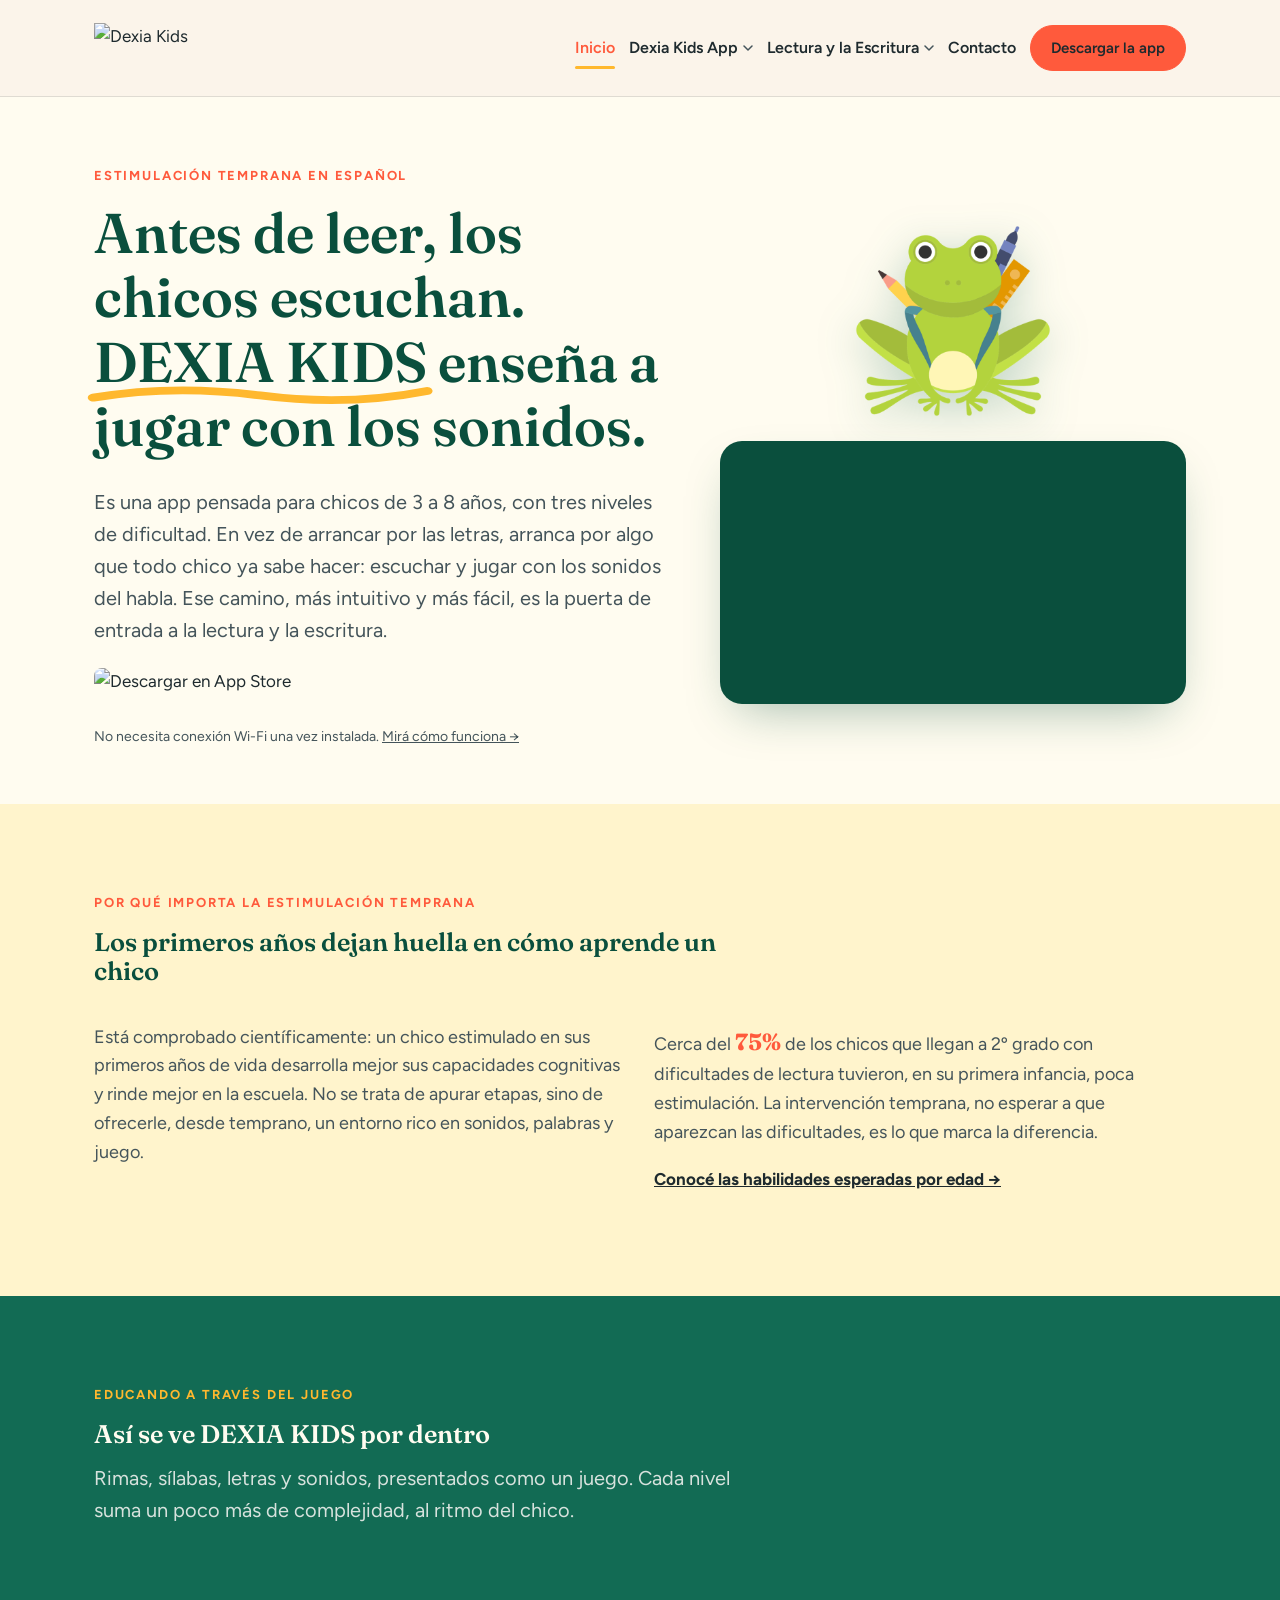
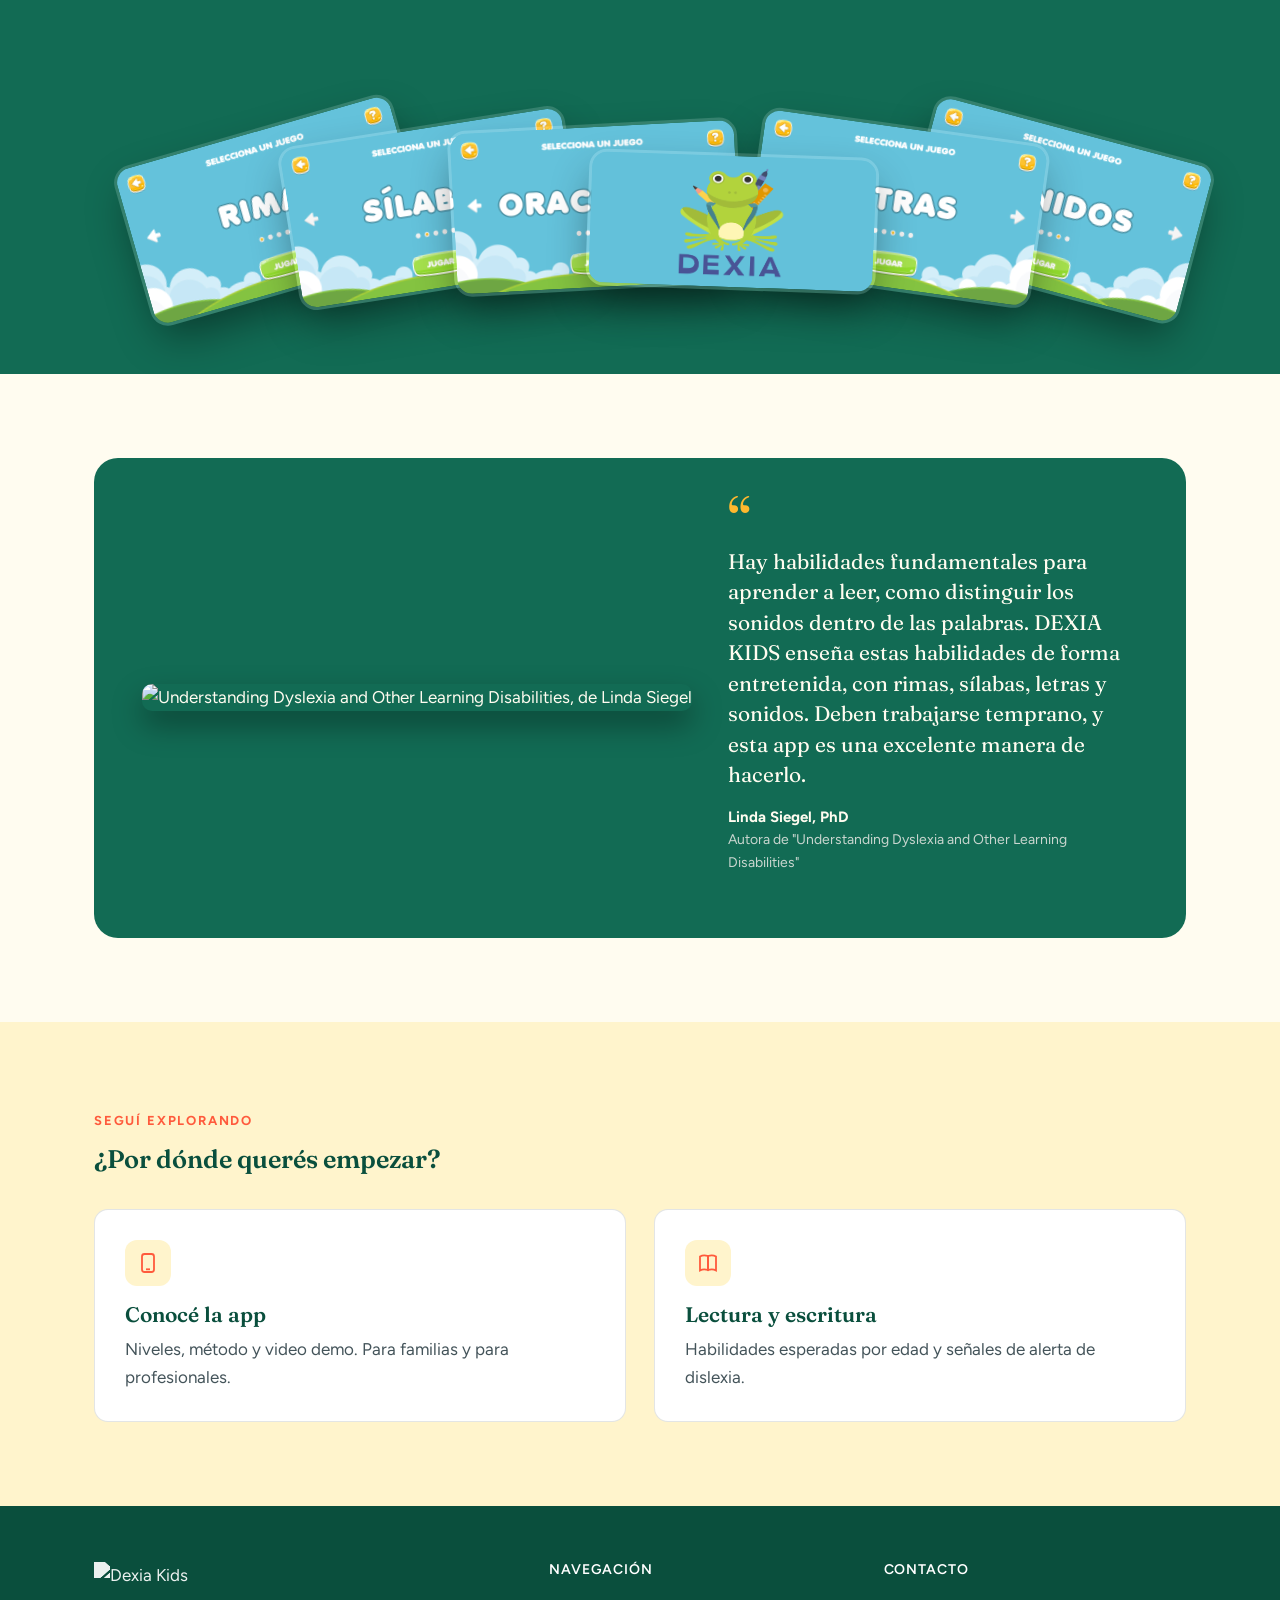
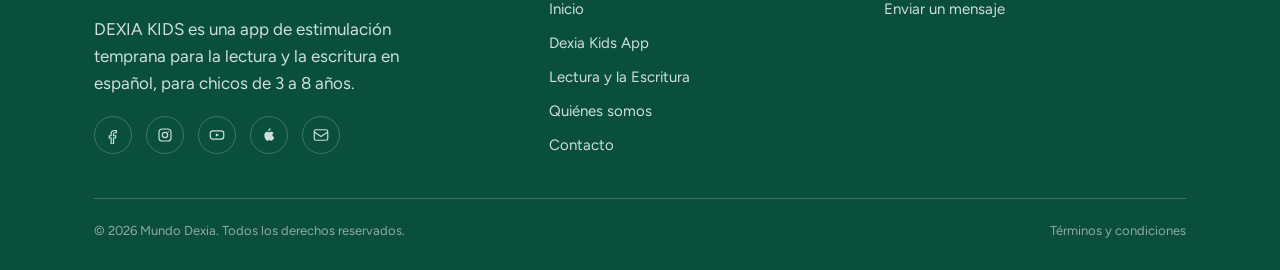
==== index.html @ 9c41247c "Add files via upload" ====
<!doctype html>
<html lang="es">
<head>
<meta charset="UTF-8">
<link rel="icon" type="image/png" href="img/favicon-rana.png">
<meta name="viewport" content="width=device-width, initial-scale=1">
<title>DEXIA KIDS, Estimulación temprana para leer y escribir en español</title>
<meta name="description" content="DEXIA KIDS es una app de estimulación temprana para chicos de 3 a 8 años. Enseña a leer y escribir en español a partir de los sonidos.">
<link rel="preconnect" href="https://fonts.googleapis.com">
<link rel="preconnect" href="https://fonts.gstatic.com" crossorigin>
<link href="https://fonts.googleapis.com/css2?family=Fraunces:opsz,wght@9..144,500;9..144,600;9..144,700&family=Figtree:wght@400;500;600;700;800&display=swap" rel="stylesheet">
<style>
/* ==========================================================================
   DEXIA KIDS — Sistema de diseño
   Concepto: "de los sonidos a las letras" — pizarra + tiza.
   Paneles oscuros tipo pizarra como puntuación del relato, sobre un fondo
   papel cálido. Tipografía serial editorial para títulos (lectura/escritura
   como tema), sans humanista para el cuerpo.
   ========================================================================== */

:root{
  /* color */
  --ink:        #1E2A2E;   /* texto principal */
  --ink-soft:   #44545A;   /* texto secundario */
  --paper:      #FFFCF0;   /* fondo cálido */
  --paper-alt:  #FFF4CC;   /* fondo cálido, paneles claros */
  --pizarra:    #126B54;   /* panel oscuro tipo pizarra */
  --pizarra-2:  #0A4F3D;   /* pizarra, variante más oscura */
  --tiza-amarilla: #FFB82E; /* acento primario */
  --tiza-coral:    #FF5A3C; /* acento secundario */
  --tiza-celeste:  #1FC4AE; /* acento terciario, eco de la pizarra */
  --linea:      rgba(30,42,46,0.12);
  --linea-clara: rgba(251,244,234,0.22);

  /* tipografia */
  --font-display: "Fraunces", "Iowan Old Style", Georgia, serif;
  --font-body: "Figtree", "Inter", -apple-system, BlinkMacSystemFont, "Segoe UI", sans-serif;

  /* layout */
  --maxw: 1140px;
  --radius: 14px;
  --radius-sm: 8px;
  --shadow: 0 18px 40px -22px rgba(22,48,45,0.35);
}

@font-face{font-family:"Fraunces";font-style:normal;font-weight:600;font-display:swap;src:local("Fraunces");}

*{box-sizing:border-box;}
html{scroll-behavior:smooth;}
body{
  margin:0;
  background:var(--paper);
  color:var(--ink);
  font-family:var(--font-body);
  font-size:17px;
  line-height:1.6;
  -webkit-font-smoothing:antialiased;
}
img{max-width:100%;display:block;}
a{color:inherit;text-decoration:none;}
ul{margin:0;padding:0;}
h1,h2,h3,h4{font-family:var(--font-display);margin:0 0 .5em;line-height:1.15;color:var(--pizarra-2);font-weight:600;}
p{margin:0 0 1.1em;}
:focus-visible{outline:3px solid var(--tiza-coral);outline-offset:3px;border-radius:4px;}

@media (prefers-reduced-motion: reduce){
  *{animation-duration:0.001ms !important;animation-iteration-count:1 !important;transition-duration:0.001ms !important;scroll-behavior:auto !important;}
}

.wrap{max-width:var(--maxw);margin:0 auto;padding:0 24px;}
.section{padding:84px 0;}
.section--tight{padding:56px 0;}
.section--pizarra{background:var(--pizarra);color:#F4EEE2;}
.section--pizarra h1,.section--pizarra h2,.section--pizarra h3{color:#FFFCF0;}
.section--alt{background:var(--paper-alt);}

.eyebrow{
  display:inline-flex;align-items:center;gap:8px;
  font-size:13px;letter-spacing:.14em;text-transform:uppercase;
  color:var(--tiza-coral);font-weight:700;margin-bottom:14px;
}
.section--pizarra .eyebrow{color:var(--tiza-amarilla);}

.lede{font-size:20px;color:var(--ink-soft);max-width:640px;}
.section--pizarra .lede{color:#D7E2DD;}

/* ---------- chalk underline (signature) ---------- */
.chalk{position:relative;display:inline-block;}
.chalk svg{
  position:absolute;left:-2%;right:-2%;bottom:-0.18em;width:104%;height:0.4em;
  overflow:visible;
}
.chalk svg path{
  fill:none;stroke:var(--tiza-amarilla);stroke-width:7;stroke-linecap:round;
  stroke-dasharray:340;stroke-dashoffset:340;
  animation:draw 1.1s 0.15s ease-out forwards;
}
.section--pizarra .chalk svg path{stroke:var(--tiza-amarilla);}
@keyframes draw{to{stroke-dashoffset:0;}}

/* ---------- header / nav ---------- */
.site-header{
  position:sticky;top:0;z-index:50;
  background:rgba(251,244,234,0.92);
  backdrop-filter:blur(8px);
  border-bottom:1px solid var(--linea);
}
.site-header .wrap{display:flex;align-items:center;justify-content:space-between;height:96px;}
.brand{display:flex;align-items:center;gap:12px;}
.brand img{height:50px;width:auto;}
.brand-tagline{display:none;}
@media (min-width:1350px){
  .brand-tagline{
    display:block;font-size:12px;letter-spacing:.06em;text-transform:uppercase;
    color:var(--ink-soft);border-left:1px solid var(--linea);padding-left:14px;line-height:1.35;
  }
}

.nav{display:flex;align-items:center;gap:14px;}
.nav a{font-weight:600;font-size:16px;color:var(--ink);position:relative;padding:6px 0;}
.nav a:not(.btn).active,.nav a:not(.btn):hover{color:var(--tiza-coral);}
.nav a:not(.btn).active::after{
  content:"";position:absolute;left:0;right:0;bottom:-2px;height:3px;border-radius:3px;background:var(--tiza-amarilla);
}
.nav-cta{
  display:flex;gap:10px;align-items:center;
}

.nav-toggle{display:none;background:none;border:0;padding:8px;cursor:pointer;}
.nav-toggle svg{display:block;width:26px;height:26px;color:var(--pizarra-2);}

.nav-btn{padding:10px 20px !important;font-size:15px !important;white-space:nowrap;}
@media (max-width:880px){
  .nav{
    position:fixed;inset:84px 0 0 0;background:var(--paper);
    flex-direction:column;align-items:flex-start;gap:0;padding:16px 24px 28px;
    transform:translateY(-12px);opacity:0;pointer-events:none;transition:opacity .2s ease,transform .2s ease;
    border-top:1px solid var(--linea);
  }
  .nav.is-open{opacity:1;pointer-events:auto;transform:translateY(0);}
  .nav a{width:100%;padding:14px 0;border-bottom:1px solid var(--linea);}
  .nav .nav-btn{margin-top:16px;align-self:flex-start;}
  .nav-toggle{display:inline-flex;}
}

/* ---------- buttons / store badges ---------- */
.btn{
  display:inline-flex;align-items:center;gap:8px;
  padding:13px 22px;border-radius:999px;font-weight:700;font-size:15px;
  background:var(--pizarra);color:#FFFCF0;border:1px solid var(--pizarra);
  transition:transform .15s ease, box-shadow .15s ease;
}
.btn:hover{transform:translateY(-2px);box-shadow:var(--shadow);}
.btn--ghost{background:transparent;color:var(--pizarra);border-color:var(--pizarra);}
.section--pizarra .btn--ghost{color:#FFFCF0;border-color:rgba(251,244,234,0.5);}
.btn--coral{background:var(--tiza-coral);border-color:var(--tiza-coral);}

.store-row{display:flex;flex-wrap:wrap;gap:14px;align-items:center;margin-top:22px;}
.store-badge img{height:48px;border-radius:8px;}
.store-badge{transition:transform .15s ease;}
.store-badge:hover{transform:translateY(-2px);}

/* ---------- hero ---------- */
.hero{padding:64px 0 40px;}
.hero .wrap{display:grid;grid-template-columns:1.1fr .9fr;gap:56px;align-items:center;}
@media (max-width:880px){.hero .wrap{grid-template-columns:1fr;gap:36px;}}
.hero h1{font-size:clamp(34px,4.6vw,56px);}
.hero-art{position:relative;}
.hero-art .wave{position:absolute;inset:auto -10% -10% -10%;opacity:.5;}

.stat-inline{
  display:inline-flex;align-items:baseline;gap:6px;font-family:var(--font-display);
  color:var(--tiza-coral);font-weight:700;font-size:1.3em;
}

/* ---------- screenshot strip ---------- */
.shot-strip{
  display:flex;gap:18px;overflow-x:auto;padding:6px 4px 18px;scrollbar-width:thin;
}
.shot-strip img{
  height:200px;width:auto;border-radius:18px;flex:0 0 auto;box-shadow:var(--shadow);
  border:6px solid #fff;
}

/* ---------- quote / pizarra panel ---------- */
.quote-panel{
  background:var(--pizarra);color:#FFFCF0;border-radius:24px;
  padding:48px;display:grid;grid-template-columns:auto 1fr;gap:36px;align-items:center;
}
@media (max-width:760px){.quote-panel{grid-template-columns:1fr;text-align:left;padding:32px;}}
.quote-panel img{border-radius:10px;box-shadow:0 14px 30px rgba(0,0,0,.35);}
.quote-mark{font-family:var(--font-display);font-size:64px;color:var(--tiza-amarilla);line-height:0.5;display:block;margin-bottom:8px;}
.quote-panel blockquote{font-family:var(--font-display);font-size:21px;margin:0 0 16px;line-height:1.45;}
.quote-cite{font-size:14px;color:#C9D6CF;}
.quote-cite strong{color:#FFFCF0;display:block;font-size:15px;}

/* ---------- cards / grid ---------- */
.grid{display:grid;gap:28px;}
.grid--2{grid-template-columns:repeat(2,1fr);}
.grid--3{grid-template-columns:repeat(3,1fr);}
@media (max-width:880px){.grid--2,.grid--3{grid-template-columns:1fr;}}

.card{
  background:#fff;border-radius:var(--radius);padding:30px;border:1px solid var(--linea);
}
.card h3{font-size:21px;}
.card .icon{
  width:46px;height:46px;border-radius:12px;background:var(--paper-alt);
  display:flex;align-items:center;justify-content:center;margin-bottom:16px;color:var(--tiza-coral);
}
.card .icon svg{width:24px;height:24px;}

/* ---------- sponsor logos ---------- */
.sponsors{
  display:flex;flex-wrap:wrap;gap:28px;align-items:center;justify-content:flex-start;
  padding:28px 0 6px;
}
.sponsors img{
  height:56px;width:auto;max-width:160px;object-fit:contain;
  filter:grayscale(15%);opacity:.92;
}

/* ---------- tabs (Padres / Profesionales) ---------- */
.tabs{display:flex;gap:10px;border-bottom:1px solid var(--linea);margin-bottom:32px;flex-wrap:wrap;}
.tab-btn{
  font-family:var(--font-body);font-weight:700;font-size:15px;padding:12px 4px;
  background:none;border:none;cursor:pointer;color:var(--ink-soft);position:relative;
  border-bottom:3px solid transparent;margin-bottom:-1px;
}
.tab-btn.active{color:var(--pizarra-2);border-color:var(--tiza-amarilla);}
.tab-panel{display:none;}
.tab-panel.active{display:block;animation:fade .35s ease;}
@keyframes fade{from{opacity:0;transform:translateY(4px);}to{opacity:1;transform:none;}}

/* ---------- accordion (habilidades por edad) ---------- */
.accordion-item{border-bottom:1px solid var(--linea);}
.accordion-head{
  width:100%;display:flex;align-items:center;justify-content:space-between;gap:16px;
  background:none;border:none;text-align:left;cursor:pointer;padding:22px 4px;
  font-family:var(--font-display);font-size:19px;color:var(--pizarra-2);font-weight:600;
}
.accordion-head .age-range{
  font-family:var(--font-body);font-size:13px;color:var(--tiza-coral);font-weight:700;
  letter-spacing:.04em;text-transform:uppercase;display:block;margin-bottom:3px;
}
.accordion-icon{flex:0 0 auto;width:22px;height:22px;color:var(--ink-soft);transition:transform .2s ease;}
.accordion-item[open] .accordion-icon{transform:rotate(45deg);}
.accordion-body{padding:0 4px 26px;color:var(--ink-soft);}
.accordion-body ul{padding-left:1.4em;list-style:disc;margin:6px 0;}
.accordion-body li{padding:5px 0;color:var(--ink-soft);line-height:1.55;}
.accordion-body li::marker{color:var(--tiza-celeste);font-size:1.1em;}
.accordion-item > summary{list-style:none;}
.accordion-item > summary::-webkit-details-marker{display:none;}

/* ---------- checklist (signos) ---------- */
.checklist{display:grid;gap:14px;}
.checklist li{
  display:flex;gap:14px;align-items:flex-start;background:#fff;border:1px solid var(--linea);
  border-radius:var(--radius-sm);padding:16px 18px;
}
.checklist li svg{flex:0 0 auto;width:22px;height:22px;color:var(--tiza-coral);margin-top:2px;}

/* ---------- team ---------- */
.team-card{display:flex;gap:20px;align-items:flex-start;}
.team-card .role{
  flex:0 0 auto;width:56px;height:56px;border-radius:50%;background:var(--pizarra);
  color:var(--tiza-amarilla);display:flex;align-items:center;justify-content:center;
  font-family:var(--font-display);font-size:20px;font-weight:700;
}

/* ---------- contact ---------- */
.contact-grid{display:grid;grid-template-columns:1fr 1fr;gap:48px;}
@media (max-width:880px){.contact-grid{grid-template-columns:1fr;}}
.field{margin-bottom:18px;}
.field label{display:block;font-weight:700;font-size:14px;margin-bottom:6px;}
.field input,.field textarea{
  width:100%;padding:13px 14px;border-radius:var(--radius-sm);border:1px solid var(--linea);
  font-family:var(--font-body);font-size:15px;background:#fff;color:var(--ink);
}
.field input:focus,.field textarea:focus{border-color:var(--tiza-celeste);}
.contact-note{font-size:14px;color:var(--ink-soft);margin-top:10px;}

/* ---------- wave divider ---------- */
.wave-divider{display:block;width:100%;height:46px;margin-top:-1px;}

/* ---------- footer ---------- */
.site-footer{background:var(--pizarra-2);color:#CFE0D9;padding:56px 0 28px;}
.site-footer a:hover{color:#fff;}
.footer-grid{display:grid;grid-template-columns:1.4fr 1fr 1fr;gap:32px;margin-bottom:36px;}
@media (max-width:760px){.footer-grid{grid-template-columns:1fr;gap:28px;}}
.footer-grid h4{color:#fff;font-family:var(--font-body);font-size:14px;letter-spacing:.06em;text-transform:uppercase;margin-bottom:14px;}
.footer-grid ul{list-style:none;padding-left:0;margin:0;}
.footer-grid li{padding:5px 0;font-size:15px;}
.social-row{display:flex;gap:14px;margin-top:18px;}
.social-row a{
  width:38px;height:38px;border-radius:50%;border:1px solid var(--linea-clara);
  display:flex;align-items:center;justify-content:center;
}
.social-row svg{width:18px;height:18px;}
.footer-bottom{
  border-top:1px solid var(--linea-clara);padding-top:22px;font-size:13px;color:#92A8A0;
  display:flex;justify-content:space-between;flex-wrap:wrap;gap:10px;
}

/* ---------- legal page ---------- */
.legal h2{margin-top:1.6em;font-size:22px;}
.legal p,.legal li{color:var(--ink-soft);}

/* ---------- hero illustration: sonido -> letras ---------- */
.hero-art-card{background:var(--paper-alt);border-radius:28px;padding:40px 32px;border:1px solid var(--linea);}
.soundwave{display:flex;align-items:flex-end;gap:7px;height:90px;margin-bottom:34px;}
.soundwave span{flex:1;border-radius:6px;background:var(--tiza-celeste);animation:bounce 1.6s ease-in-out infinite;}
.soundwave span:nth-child(odd){background:var(--pizarra);}
.soundwave span:nth-child(1){height:30%;animation-delay:0s}
.soundwave span:nth-child(2){height:60%;animation-delay:.1s}
.soundwave span:nth-child(3){height:90%;animation-delay:.2s}
.soundwave span:nth-child(4){height:45%;animation-delay:.3s}
.soundwave span:nth-child(5){height:100%;animation-delay:.4s}
.soundwave span:nth-child(6){height:55%;animation-delay:.5s}
.soundwave span:nth-child(7){height:75%;animation-delay:.6s}
.soundwave span:nth-child(8){height:35%;animation-delay:.7s}
.soundwave span:nth-child(9){height:65%;animation-delay:.8s}
@keyframes bounce{0%,100%{transform:scaleY(.85);}50%{transform:scaleY(1.15);}}

.letter-blocks{display:flex;gap:16px;justify-content:center;}
.letter-blocks span{
  width:64px;height:64px;border-radius:16px;display:flex;align-items:center;justify-content:center;
  font-family:var(--font-display);font-size:30px;font-weight:700;color:#FFFCF0;box-shadow:var(--shadow);
}
.letter-blocks span:nth-child(1){background:var(--pizarra);transform:rotate(-6deg);}
.letter-blocks span:nth-child(2){background:var(--tiza-coral);transform:rotate(4deg);}
.letter-blocks span:nth-child(3){background:var(--tiza-celeste);color:var(--pizarra-2);transform:rotate(-3deg);}
.hero-art-caption{text-align:center;font-size:13px;color:var(--ink-soft);margin-top:22px;letter-spacing:.03em;}

/* ---------- video embed ---------- */
.video-frame{position:relative;padding-top:56.25%;border-radius:20px;overflow:hidden;box-shadow:var(--shadow);background:var(--pizarra-2);}
.video-frame iframe{position:absolute;inset:0;width:100%;height:100%;border:0;}

/* ---------- utility ---------- */
.center{text-align:center;}
.mt-0{margin-top:0;}
.kicker-divider{height:1px;background:var(--linea);margin:8px 0 40px;}

/* ---------- dropdown nav ---------- */
.nav-item{position:relative;}
.nav-item > a{
  display:inline-flex;align-items:center;gap:5px;
  font-weight:600;font-size:16px;color:var(--ink);padding:6px 0;position:relative;
}
.nav-item > a.active{color:var(--tiza-coral);}
.nav-item > a.active::after{
  content:"";position:absolute;left:0;right:0;bottom:-2px;height:3px;border-radius:3px;background:var(--tiza-amarilla);
}
.caret{width:10px;height:6px;flex:0 0 auto;transition:transform .2s ease;color:var(--ink-soft);}
.nav-item:hover .caret,.nav-item.is-open .caret{transform:rotate(180deg);}

.dropdown{
  position:absolute;top:100%;left:-16px;padding-top:12px;
  background:#fff;border-radius:var(--radius-sm);
  box-shadow:0 12px 32px -8px rgba(22,48,45,.25);
  border:1px solid var(--linea);
  padding:6px 0;min-width:220px;
  opacity:0;pointer-events:none;
  transform:translateY(6px);
  transition:opacity .18s ease,transform .18s ease;
  z-index:200;
}
.nav-item:hover .dropdown,.nav-item.is-open .dropdown{
  opacity:1;pointer-events:auto;transform:translateY(0);
}
.dropdown a{
  display:block;padding:11px 20px;font-size:14px;font-weight:600;
  color:var(--ink-soft);border:none !important;width:auto !important;
}
.dropdown a:hover{background:var(--paper-alt);color:var(--tiza-coral);}
.dropdown a:active{color:var(--tiza-coral);}

/* mobile: dropdown inline */
@media(max-width:880px){
  .nav-item{width:100%;}
  .nav-item > a{width:100%;justify-content:space-between;padding:14px 0;border-bottom:1px solid var(--linea);}
  .nav-item > a.active::after{display:none;}
  .dropdown{
    position:static;box-shadow:none;border:none;border-radius:0;
    padding:0;min-width:auto;opacity:1;pointer-events:auto;
    transform:none;transition:none;background:transparent;
    display:none;
  }
  .nav-item.is-open .dropdown{display:block;}
  .dropdown a{
    padding:11px 18px;font-size:14px;color:var(--ink-soft);
    border-bottom:1px solid var(--linea) !important;width:100% !important;display:block;
  }
}


/* ---------- app page 2-col: stack on mobile ---------- */
@media (max-width:880px){
  .app-intro-grid{grid-template-columns:1fr !important;}
}

/* ---------- abanico de pantallas ---------- */
.abanico{
  position:relative;height:320px;
  margin-top:44px;
  overflow:visible;
}
.abanico-img{
  position:absolute;bottom:0;
  width:290px;height:auto;
  border-radius:18px;
  box-shadow:0 20px 44px -8px rgba(0,0,0,.45);
  border:3px solid rgba(255,255,255,.15);
  transform-origin:bottom center;
  z-index:var(--z,2);
  transition:transform .25s ease,box-shadow .25s ease;
}
.abanico-img:hover{
  transform:var(--tf) scale(1.1) translateY(-16px) !important;
  box-shadow:0 32px 56px -8px rgba(0,0,0,.6);
  z-index:10 !important;
  border-color:rgba(255,255,255,.5);
}
/* pizarra section: fix text colors */
.section--pizarra .eyebrow{color:var(--tiza-amarilla);}
@media(max-width:880px){
  .abanico{height:200px;overflow:hidden;}
  .abanico-img{width:170px;}
}

</style>
</head>
<body>

<header class="site-header">
  <div class="wrap">
    <a href="index.html" class="brand">
      <img src="https://static.wixstatic.com/media/8993c3_bc2e306ba96b47a5957c249f4f283586~mv2.png/v1/fill/w_473,h_142,al_c,q_85,usm_0.66_1.00_0.01,enc_avif,quality_auto/8993c3_bc2e306ba96b47a5957c249f4f283586~mv2.png" alt="Dexia Kids">
      <span class="brand-tagline">Primeros pasos en la<br>lectura y escritura</span>
    </a>
        <nav class="nav">
      <a href="index.html">Inicio</a>

      <div class="nav-item">
        <a href="app.html" class="nav-parent">Dexia Kids App <svg class="caret" viewBox="0 0 10 6" fill="none" stroke="currentColor" stroke-width="1.5" stroke-linecap="round" stroke-linejoin="round"><path d="M1 1l4 4 4-4"/></svg></a>
        <div class="dropdown">
          <a href="app.html#padres">Padres</a>
          <a href="app.html#profesionales">Profesionales</a>
          <a href="app.html#demo">Video demo</a>
        </div>
      </div>

      <div class="nav-item">
        <a href="lectura-escritura.html" class="nav-parent">Lectura y la Escritura <svg class="caret" viewBox="0 0 10 6" fill="none" stroke="currentColor" stroke-width="1.5" stroke-linecap="round" stroke-linejoin="round"><path d="M1 1l4 4 4-4"/></svg></a>
        <div class="dropdown">
          <a href="lectura-escritura.html#habilidades">Habilidades por Edad</a>
          <a href="lectura-escritura.html#signos">Signos</a>
          <a href="lectura-escritura.html#charla">Charla Fundación DM</a>
        </div>
      </div>

      <a href="contacto.html">Contacto</a>
      <a class="btn btn--coral nav-btn" href="app.html">Descargar la app</a>
    </nav>
    <button class="nav-toggle" aria-label="Abrir menú" aria-expanded="false">
      <svg viewBox="0 0 24 24" fill="none" stroke="currentColor" stroke-width="2" stroke-linecap="round"><line x1="3" y1="6" x2="21" y2="6"/><line x1="3" y1="12" x2="21" y2="12"/><line x1="3" y1="18" x2="21" y2="18"/></svg>
    </button>
  </div>
</header>

<main>

  <!-- HERO -->
  <section class="hero">
    <div class="wrap">
      <div>
        <p class="eyebrow">Estimulación temprana en español</p>
        <h1>Antes de leer, los chicos escuchan. <span class="chalk">DEXIA KIDS<svg viewBox="0 0 220 20" preserveAspectRatio="none"><path fill="none" d="M4 14 Q 55 2, 110 12 T 216 8"/></svg></span> enseña a jugar con los sonidos.</h1>
        <p class="lede">Es una app pensada para chicos de 3 a 8 años, con tres niveles de dificultad. En vez de arrancar por las letras, arranca por algo que todo chico ya sabe hacer: escuchar y jugar con los sonidos del habla. Ese camino, más intuitivo y más fácil, es la puerta de entrada a la lectura y la escritura.</p>
        <div class="store-row">
          <a class="store-badge" href="https://itunes.apple.com/us/app/dexia-full/id1349892989?mt=8" target="_blank" rel="noopener">
            <img src="https://static.wixstatic.com/media/8993c3_12afd940e8d34fdb99fed397975f9d10~mv2.png/v1/fill/w_179,h_64,al_c,q_85,usm_0.66_1.00_0.01,enc_avif,quality_auto/App%20Store.png" alt="Descargar en App Store">
          </a>
        </div>
        <p class="contact-note">No necesita conexión Wi-Fi una vez instalada. <a href="app.html#demo" style="text-decoration:underline;">Mirá cómo funciona →</a></p>
      </div>

      <div class="hero-art">
        <div style="display:flex;justify-content:center;margin-bottom:20px;">
          <img src="img/favicon-rana.png" alt="DEXIA KIDS" style="height:200px;width:auto;filter:drop-shadow(0 10px 20px rgba(18,107,84,.25));">
        </div>
        <div class="video-frame" style="border-radius:22px;overflow:hidden;box-shadow:0 20px 50px -18px rgba(10,79,61,.4);">
          <iframe src="https://www.youtube.com/embed/zu9OEpm8Xig?autoplay=1&mute=1&rel=0" title="DEXIA KIDS — Estimulación temprana de la lectoescritura" allow="accelerometer; autoplay; clipboard-write; encrypted-media; gyroscope; picture-in-picture" allowfullscreen loading="lazy"></iframe>
        </div>
      </div>
    </div>
  </section>

  <!-- POR QUÉ IMPORTA -->
  <section class="section section--alt">
    <div class="wrap">
      <p class="eyebrow">Por qué importa la estimulación temprana</p>
      <h2 style="max-width:680px;">Los primeros años dejan huella en cómo aprende un chico</h2>
      <div class="grid grid--2" style="margin-top:36px;">
        <div>
          <p class="lede" style="font-size:18px;">Está comprobado científicamente: un chico estimulado en sus primeros años de vida desarrolla mejor sus capacidades cognitivas y rinde mejor en la escuela. No se trata de apurar etapas, sino de ofrecerle, desde temprano, un entorno rico en sonidos, palabras y juego.</p>
        </div>
        <div>
          <p style="font-size:18px;color:var(--ink-soft);">Cerca del <span class="stat-inline">75%</span> de los chicos que llegan a 2º grado con dificultades de lectura tuvieron, en su primera infancia, poca estimulación. La intervención temprana, no esperar a que aparezcan las dificultades, es lo que marca la diferencia.</p>
          <p><a href="lectura-escritura.html" style="font-weight:700;text-decoration:underline;">Conocé las habilidades esperadas por edad →</a></p>
        </div>
      </div>
    </div>
  </section>

  <!-- PANTALLAS DE LA APP: abanico -->
  <section class="section section--pizarra">
    <div class="wrap">
      <p class="eyebrow">Educando a través del juego</p>
      <h2>Así se ve DEXIA KIDS por dentro</h2>
      <p class="lede">Rimas, sílabas, letras y sonidos, presentados como un juego. Cada nivel suma un poco más de complejidad, al ritmo del chico.</p>

      <div class="abanico" aria-label="Pantallas de la app DEXIA KIDS" style="max-width:1040px;margin:44px auto 0;">
        <img src="img/app-rimas.jpg"     alt="RIMAS"     class="abanico-img" style="left:calc(50% - 490px);--tf:rotate(-16deg);--z:1;transform:rotate(-16deg)">
        <img src="img/app-silabas.jpg"   alt="SÍLABAS"   class="abanico-img" style="left:calc(50% - 340px);--tf:rotate(-9deg);--z:2;transform:rotate(-9deg)">
        <img src="img/app-oraciones.jpg" alt="ORACIONES"  class="abanico-img" style="left:calc(50% - 185px);--tf:rotate(-3deg);--z:3;transform:rotate(-3deg)">
        <img src="img/app-splash.jpg"    alt="DEXIA"     class="abanico-img" style="left:calc(50% - 55px);--tf:rotate(2deg);--z:5;transform:rotate(2deg)">
        <img src="img/app-letras.jpg"    alt="LETRAS"    class="abanico-img" style="left:calc(50% + 100px);--tf:rotate(8deg);--z:3;transform:rotate(8deg)">
        <img src="img/app-sonidos.jpg"   alt="SONIDOS"   class="abanico-img" style="left:calc(50% + 250px);--tf:rotate(15deg);--z:2;transform:rotate(15deg)">
      </div>
      </div>
  </section>

  <!-- QUOTE -->
  <section class="section">
    <div class="wrap">
      <div class="quote-panel">
        <img src="https://static.wixstatic.com/media/8993c3_26471946ca6a4161bc17934742dda3d9~mv2.jpg/v1/fill/w_140,h_213,al_c,q_85,usm_0.66_1.00_0.01,enc_avif,quality_auto/understanding-dyslexia-and-other-learnin.jpg" alt="Understanding Dyslexia and Other Learning Disabilities, de Linda Siegel">
        <div>
          <span class="quote-mark">&ldquo;</span>
          <blockquote>Hay habilidades fundamentales para aprender a leer, como distinguir los sonidos dentro de las palabras. DEXIA KIDS enseña estas habilidades de forma entretenida, con rimas, sílabas, letras y sonidos. Deben trabajarse temprano, y esta app es una excelente manera de hacerlo.</blockquote>
          <p class="quote-cite"><strong>Linda Siegel, PhD</strong>Autora de "Understanding Dyslexia and Other Learning Disabilities"</p>
        </div>
      </div>
    </div>
  </section>

  <!-- PROXIMOS PASOS -->
  <section class="section section--alt">
    <div class="wrap">
      <p class="eyebrow">Seguí explorando</p>
      <h2 class="mt-0">¿Por dónde querés empezar?</h2>
      <div class="grid grid--2" style="margin-top:34px;">
        <a class="card" href="app.html">
          <div class="icon"><svg viewBox="0 0 24 24" fill="none" stroke="currentColor" stroke-width="1.8"><rect x="6" y="3" width="12" height="18" rx="2.5"/><line x1="10" y1="18.3" x2="14" y2="18.3"/></svg></div>
          <h3>Conocé la app</h3>
          <p style="color:var(--ink-soft);margin-bottom:0;">Niveles, método y video demo. Para familias y para profesionales.</p>
        </a>
        <a class="card" href="lectura-escritura.html">
          <div class="icon"><svg viewBox="0 0 24 24" fill="none" stroke="currentColor" stroke-width="1.8"><path d="M4 5.5C6 4.3 9 4 12 5v14c-3-1-6-.7-8 .5V5.5Z"/><path d="M20 5.5C18 4.3 15 4 12 5v14c3-1 6-.7 8 .5V5.5Z"/></svg></div>
          <h3>Lectura y escritura</h3>
          <p style="color:var(--ink-soft);margin-bottom:0;">Habilidades esperadas por edad y señales de alerta de dislexia.</p>
        </a>
      </div>
    </div>
  </section>

</main>

<footer class="site-footer">
  <div class="wrap">
    <div class="footer-grid">
      <div>
        <img src="https://static.wixstatic.com/media/8993c3_bc2e306ba96b47a5957c249f4f283586~mv2.png/v1/fill/w_473,h_142,al_c,q_85,usm_0.66_1.00_0.01,enc_avif,quality_auto/8993c3_bc2e306ba96b47a5957c249f4f283586~mv2.png" alt="Dexia Kids" style="height:38px;margin-bottom:16px;filter:brightness(0) invert(1);opacity:.92;">
        <p style="max-width:320px;">DEXIA KIDS es una app de estimulación temprana para la lectura y la escritura en español, para chicos de 3 a 8 años.</p>
        <div class="social-row">
          <a href="https://www.facebook.com/mundodexia/" aria-label="Facebook" target="_blank" rel="noopener"><svg viewBox="0 0 24 24" fill="none" stroke="currentColor" stroke-width="1.6"><path d="M14 9h2.5V6.2c-.4-.06-1.4-.2-2.6-.2-2.6 0-4.4 1.6-4.4 4.5V13H7v3h2.5v8h3.2v-8h2.6l.4-3h-3V10.6c0-.9.3-1.6 1.3-1.6Z"/></svg></a>
          <a href="https://www.instagram.com/mundodexia/" aria-label="Instagram" target="_blank" rel="noopener"><svg viewBox="0 0 24 24" fill="none" stroke="currentColor" stroke-width="1.6"><rect x="4" y="4" width="16" height="16" rx="4.5"/><circle cx="12" cy="12" r="3.6"/><circle cx="16.4" cy="7.6" r="0.8" fill="currentColor" stroke="none"/></svg></a>
          <a href="https://youtu.be/zu9OEpm8Xig?si=kyHaACAJ8GV_4Uv7" aria-label="YouTube" target="_blank" rel="noopener"><svg viewBox="0 0 24 24" fill="none" stroke="currentColor" stroke-width="1.6"><rect x="3" y="6.5" width="18" height="11" rx="3.5"/><path d="M10.5 9.6 14.8 12l-4.3 2.4Z" fill="currentColor" stroke="none"/></svg></a>
          <a href="https://apps.apple.com/id/app/dexia-kids/id1349892989" aria-label="App Store" target="_blank" rel="noopener"><svg viewBox="0 0 24 24" fill="currentColor" stroke="none"><path d="M16.4 12.3c0-2 1.6-3 1.7-3.1-1-1.4-2.4-1.6-2.9-1.6-1.2-.1-2.3.7-2.9.7-.6 0-1.6-.7-2.6-.7-1.3 0-2.6.8-3.3 2-1.4 2.4-.4 6 1 8 .7 1 1.5 2.1 2.6 2.1 1 0 1.4-.7 2.6-.7s1.6.7 2.6.6c1.1 0 1.8-1 2.5-2 .6-.9 1-1.7 1.3-2.5-1.4-.6-2.6-2-2.6-3.8Zm-3-6.6c.5-.7.9-1.6.8-2.6-.8 0-1.8.5-2.4 1.2-.5.6-.9 1.5-.8 2.4.9.1 1.9-.4 2.4-1Z"/></svg></a>
          <a href="mailto:pampliega.carolina@gmail.com" aria-label="Email" rel="noopener"><svg viewBox="0 0 24 24" fill="none" stroke="currentColor" stroke-width="1.6"><rect x="3" y="5" width="18" height="14" rx="2.5"/><path d="M3 8l9 6 9-6"/></svg></a>
        </div>
      </div>
      <div>
        <h4>Navegación</h4>
        <ul>
          <li><a href="index.html">Inicio</a></li>
          <li><a href="app.html">Dexia Kids App</a></li>
          <li><a href="lectura-escritura.html">Lectura y la Escritura</a></li>
          <li><a href="contacto.html#quienes-somos">Quiénes somos</a></li>
          <li><a href="contacto.html">Contacto</a></li>
        </ul>
      </div>
      <div>
        <h4>Contacto</h4>
        <ul>
          <li><a href="contacto.html">Enviar un mensaje</a></li>
        </ul>
      </div>
    </div>
    <div class="footer-bottom">
      <span>© 2026 Mundo Dexia. Todos los derechos reservados.</span>
      <a href="terminos.html">Términos y condiciones</a>
    </div>
  </div>
</footer>

<script>
// DEXIA KIDS — interacciones compartidas

/* ---------- tabs: activar por clic O por hash ---------- */
function dexiaActivateTab(group, targetId) {
  var buttons = group.querySelectorAll('.tab-btn');
  var panels  = group.querySelectorAll('.tab-panel');
  buttons.forEach(function (b) {
    var isTarget = b.getAttribute('aria-controls') === targetId;
    b.classList.toggle('active', isTarget);
    b.setAttribute('aria-selected', isTarget ? 'true' : 'false');
  });
  panels.forEach(function (p) {
    p.classList.toggle('active', p.id === targetId);
  });
}

function dexiaCheckHash() {
  var hash = location.hash.replace('#', '');
  if (!hash) return;
  var map = { padres: 'tab-familias', profesionales: 'tab-profesionales' };
  var targetId = map[hash] || null;
  if (!targetId) return;
  document.querySelectorAll('[data-tabs]').forEach(function (group) {
    dexiaActivateTab(group, targetId);
    group.scrollIntoView({ behavior: 'smooth', block: 'start' });
  });
}

document.addEventListener('DOMContentLoaded', function () {

  /* ---------- menú móvil ---------- */
  var toggle = document.querySelector('.nav-toggle');
  var nav = document.querySelector('.nav');
  if (toggle && nav) {
    toggle.addEventListener('click', function () {
      var open = nav.classList.toggle('is-open');
      toggle.setAttribute('aria-expanded', open ? 'true' : 'false');
    });
    nav.querySelectorAll('a:not(.nav-parent)').forEach(function (link) {
      link.addEventListener('click', function () { nav.classList.remove('is-open'); });
    });
  }

  /* ---------- dropdown móvil ---------- */
  document.querySelectorAll('.nav-item').forEach(function (item) {
    var parent = item.querySelector('.nav-parent');
    if (!parent) return;
    parent.addEventListener('click', function (e) {
      if (window.innerWidth <= 880) {
        e.preventDefault();
        item.classList.toggle('is-open');
      }
    });
  });

  /* ---------- resaltar link activo ---------- */
  var here = location.pathname.split('/').pop() || 'index.html';
  document.querySelectorAll('.nav a[href]:not(.btn)').forEach(function (link) {
    var target = link.getAttribute('href').split('/').pop().split('#')[0];
    if (target === here) link.classList.add('active');
  });

  /* ---------- tabs: adjuntar clics ---------- */
  document.querySelectorAll('[data-tabs]').forEach(function (group) {
    group.querySelectorAll('.tab-btn').forEach(function (btn) {
      btn.addEventListener('click', function (e) {
        e.stopPropagation();
        dexiaActivateTab(group, btn.getAttribute('aria-controls'));
      });
    });
  });

  /* ---------- activar tab si la URL ya tiene un hash ---------- */
  dexiaCheckHash();

  /* ---------- formulario de contacto (FormSubmit — sin JS necesario) ---------- */

});

/* ---------- activar tab cuando el hash cambia (sin recargar la página) ---------- */
window.addEventListener('hashchange', function () {
  dexiaCheckHash();
});

</script>
</body>
</html>
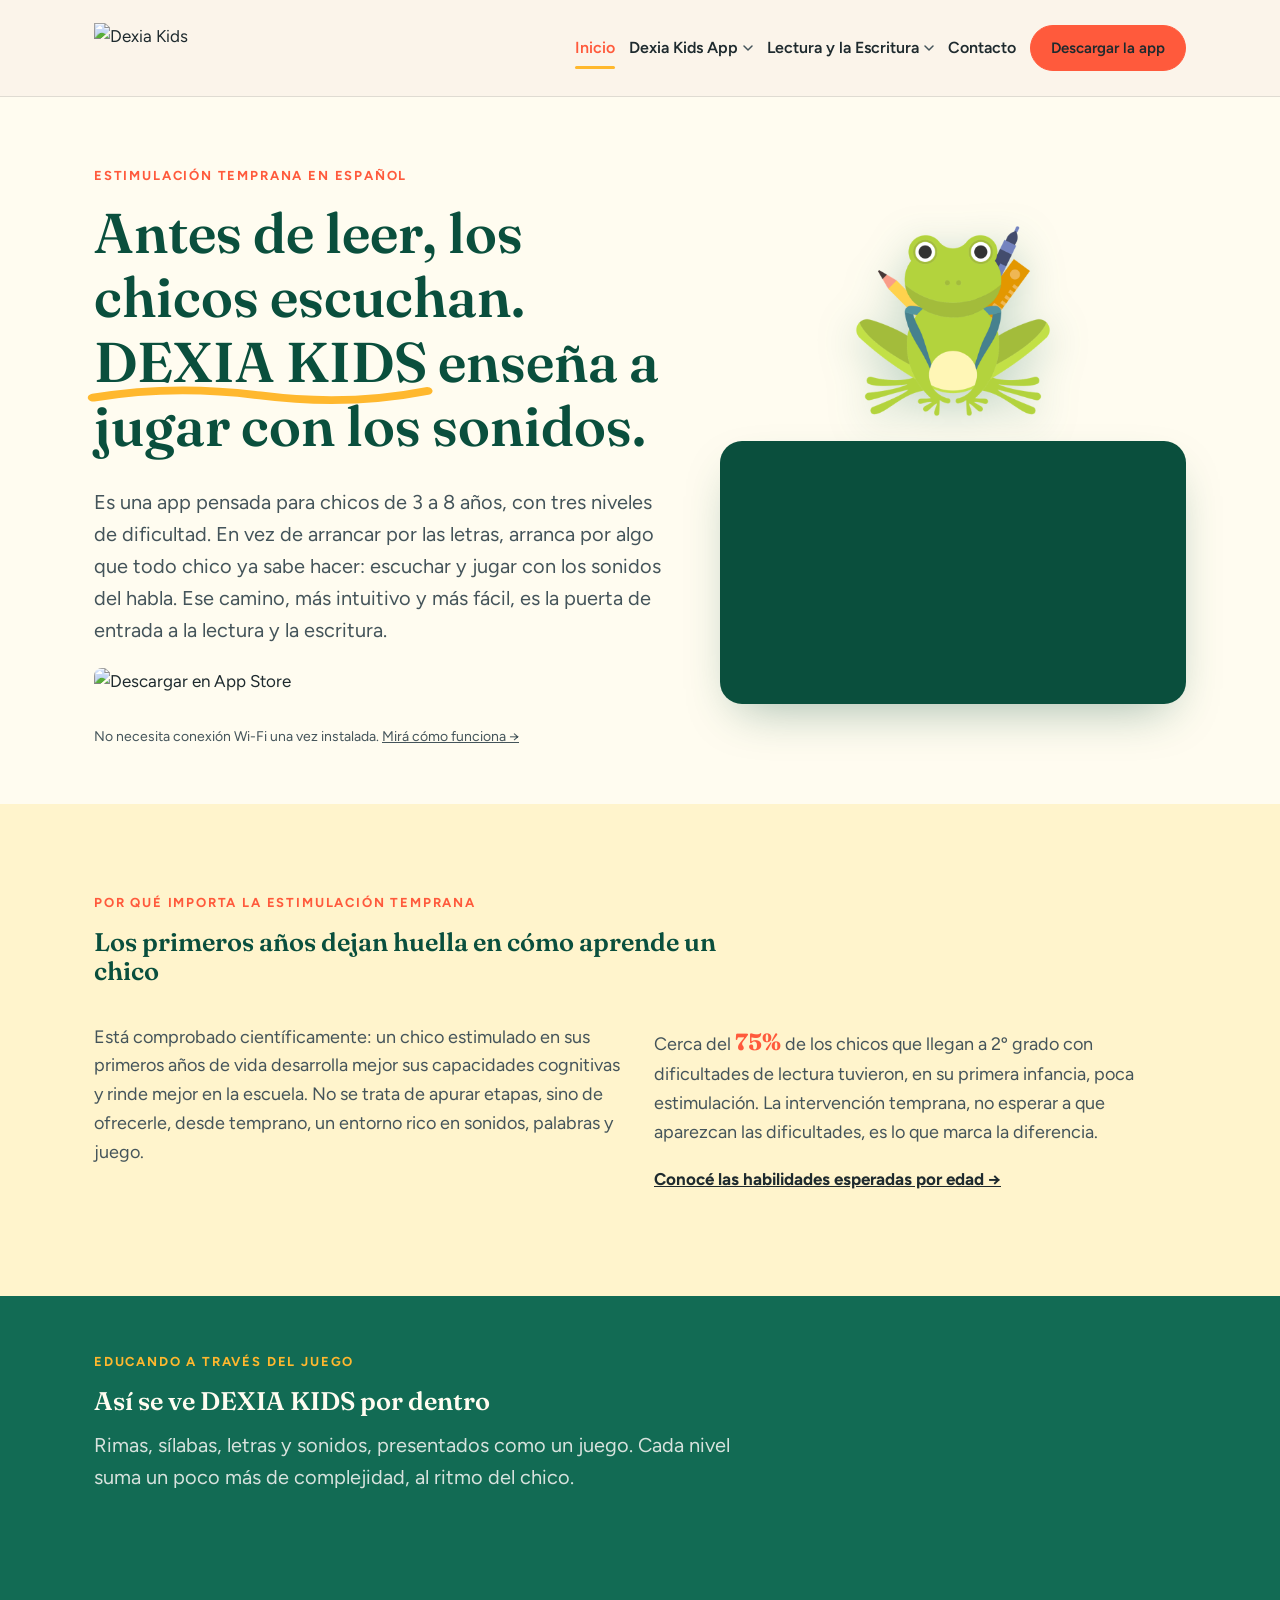
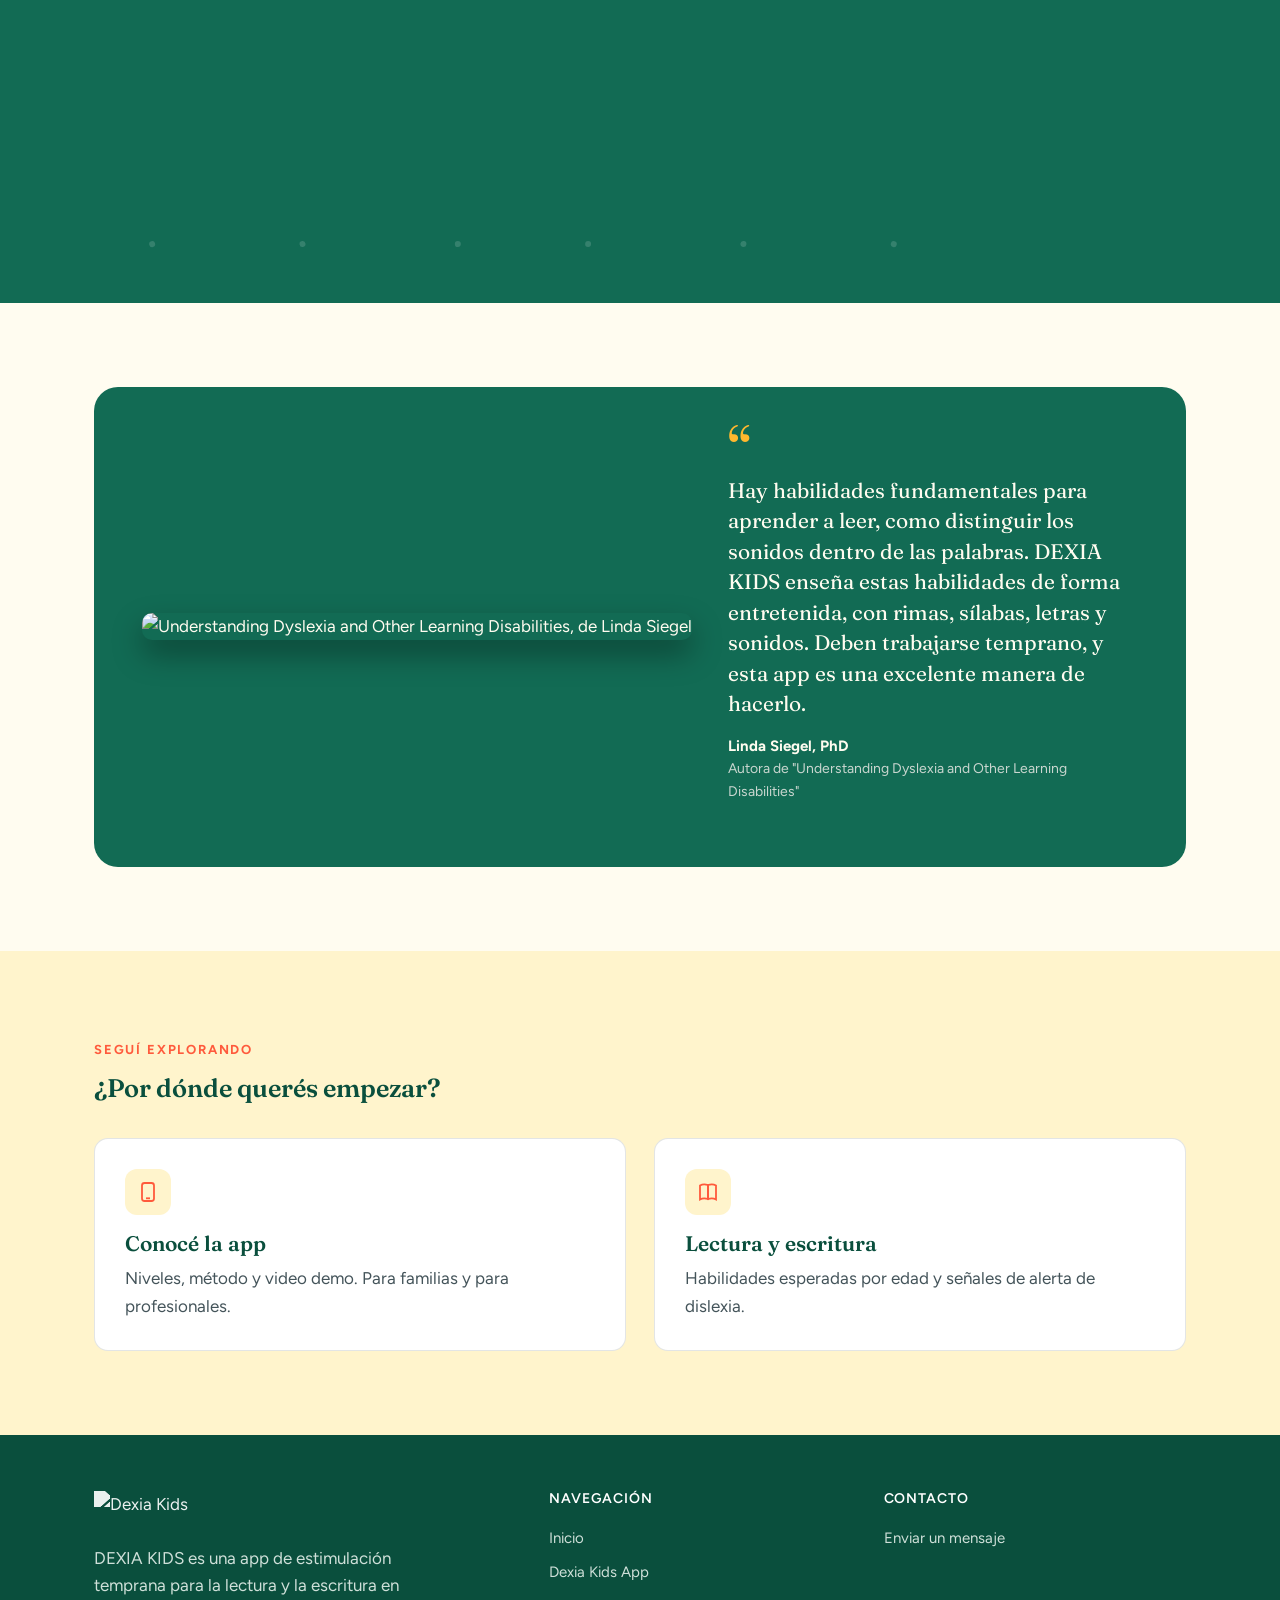
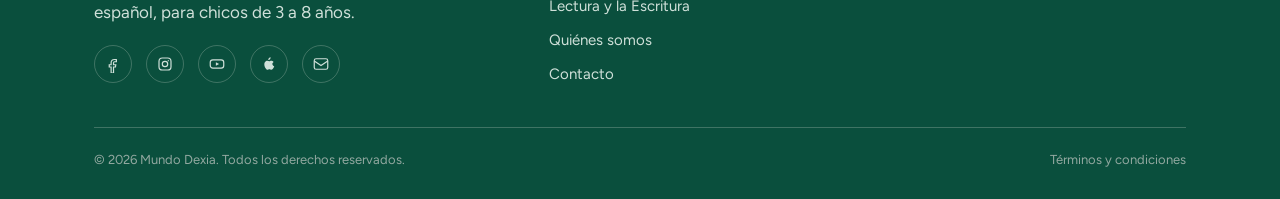
==== commit 5791fb9e: "Add files via upload" ====
--- a/index.html
+++ b/index.html
@@ -428,6 +428,11 @@
   .abanico-img{width:170px;}
 }
 
+/* abanico section vertical balance */
+.section--pizarra.section--tight .wrap{
+  display:flex;flex-direction:column;align-items:flex-start;
+}
+
 </style>
 </head>
 <body>
@@ -514,13 +519,13 @@
   </section>
 
   <!-- PANTALLAS DE LA APP: abanico -->
-  <section class="section section--pizarra">
+  <section class="section section--tight section--pizarra">
     <div class="wrap">
       <p class="eyebrow">Educando a través del juego</p>
       <h2>Así se ve DEXIA KIDS por dentro</h2>
       <p class="lede">Rimas, sílabas, letras y sonidos, presentados como un juego. Cada nivel suma un poco más de complejidad, al ritmo del chico.</p>
 
-      <div class="abanico" aria-label="Pantallas de la app DEXIA KIDS" style="max-width:1040px;margin:44px auto 0;">
+      <div class="abanico" aria-label="Pantallas de la app DEXIA KIDS" style="max-width:1040px;margin:12px auto 0;">
         <img src="img/app-rimas.jpg"     alt="RIMAS"     class="abanico-img" style="left:calc(50% - 490px);--tf:rotate(-16deg);--z:1;transform:rotate(-16deg)">
         <img src="img/app-silabas.jpg"   alt="SÍLABAS"   class="abanico-img" style="left:calc(50% - 340px);--tf:rotate(-9deg);--z:2;transform:rotate(-9deg)">
         <img src="img/app-oraciones.jpg" alt="ORACIONES"  class="abanico-img" style="left:calc(50% - 185px);--tf:rotate(-3deg);--z:3;transform:rotate(-3deg)">
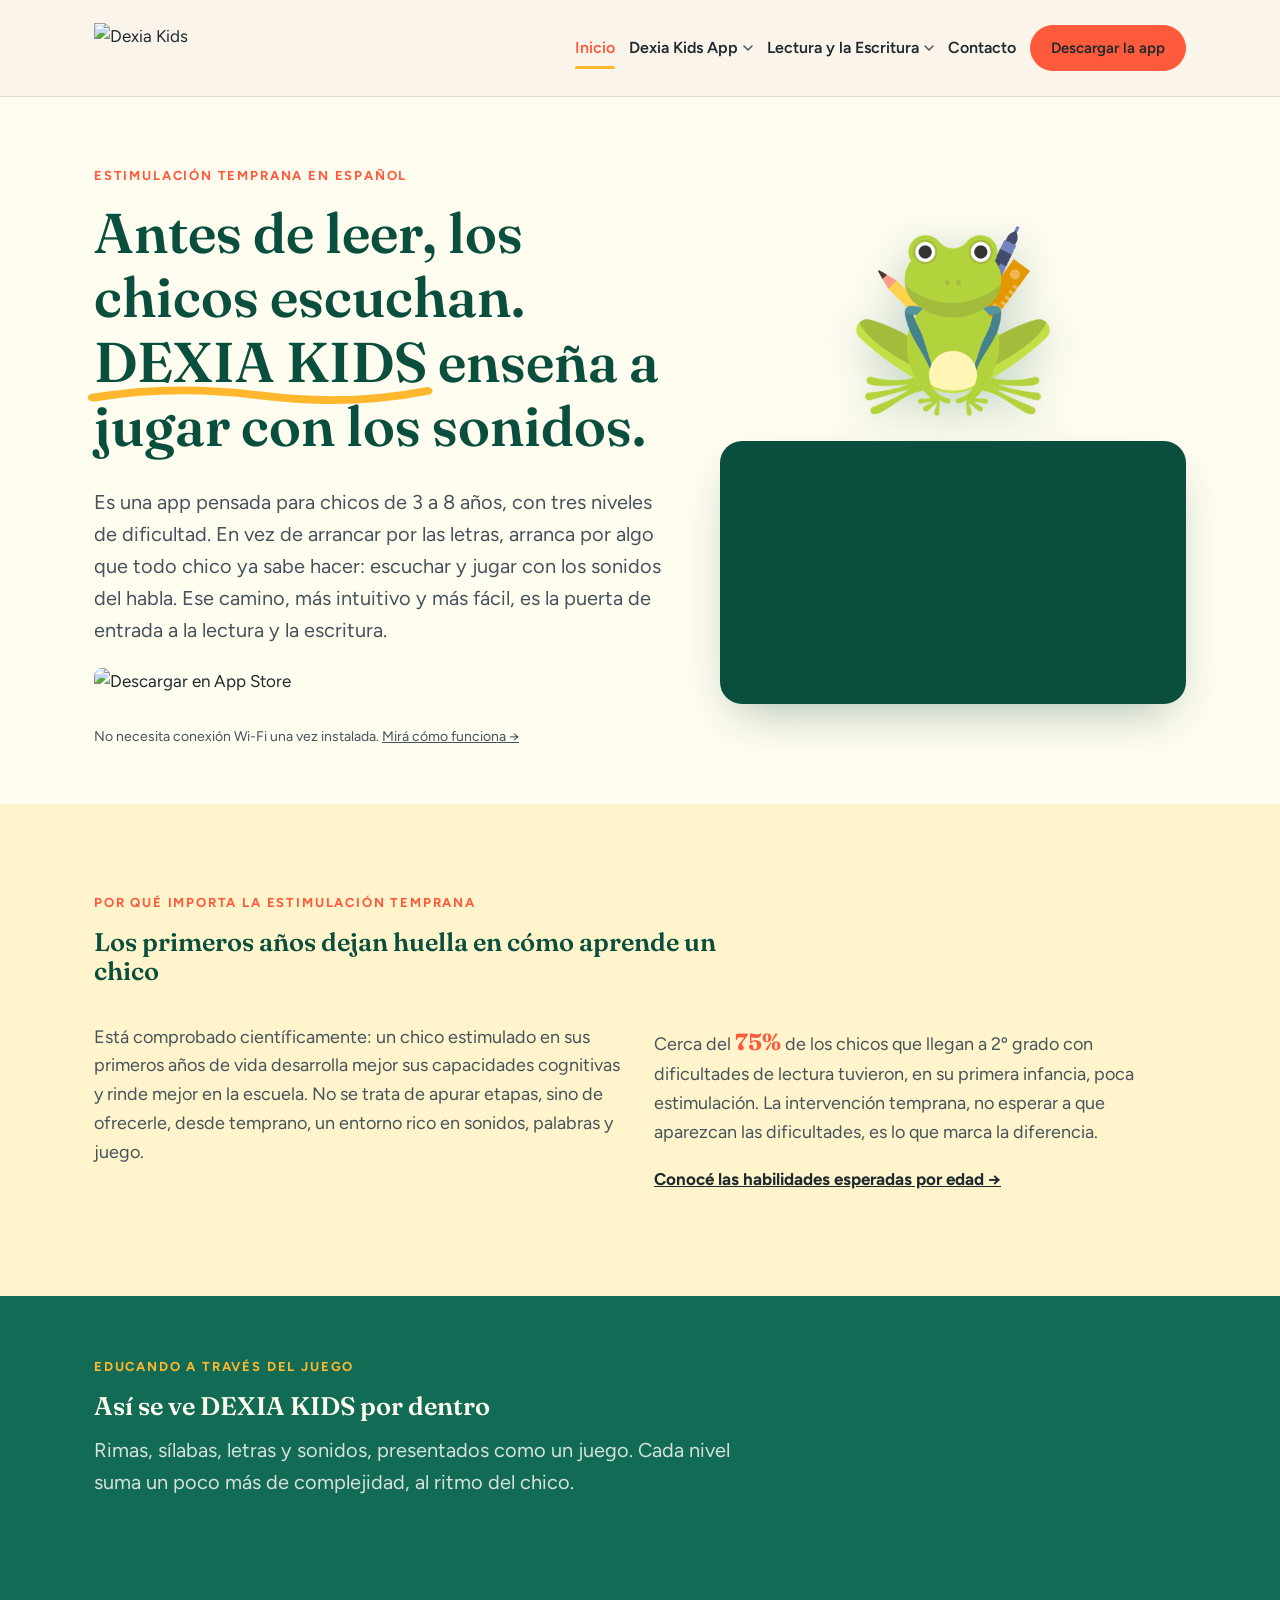
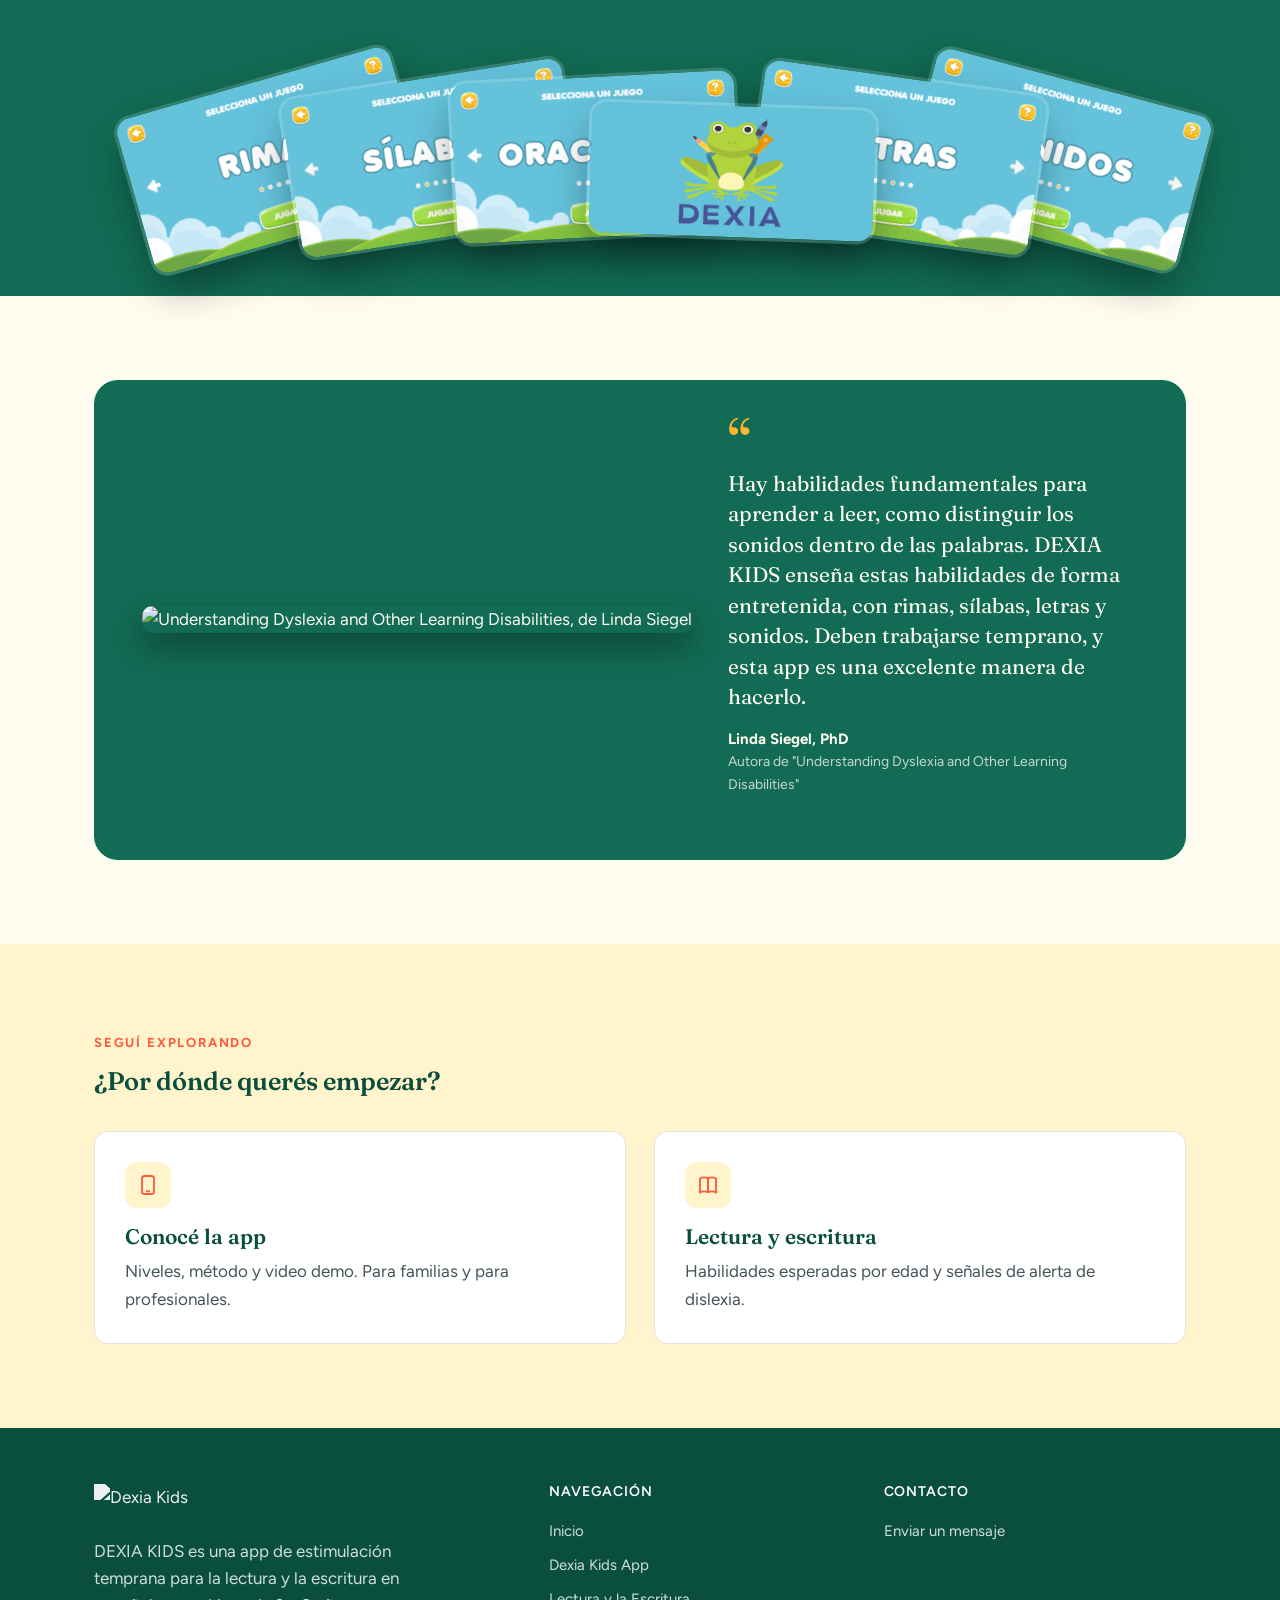
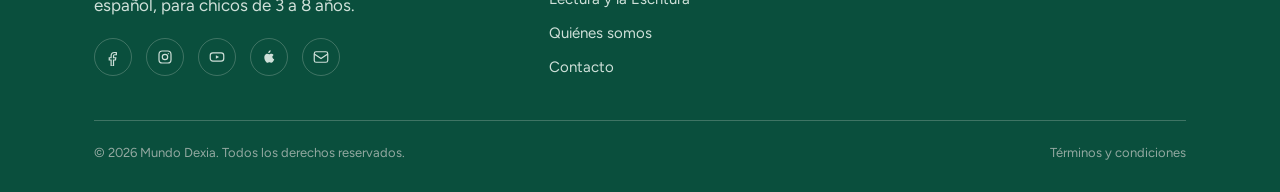
==== commit ddace384: "Add files via upload" ====
--- a/index.html
+++ b/index.html
@@ -402,7 +402,8 @@
 /* ---------- abanico de pantallas ---------- */
 .abanico{
   position:relative;height:320px;
-  margin-top:44px;
+  width:100%;
+  margin-top:12px;
   overflow:visible;
 }
 .abanico-img{
@@ -426,11 +427,6 @@
 @media(max-width:880px){
   .abanico{height:200px;overflow:hidden;}
   .abanico-img{width:170px;}
-}
-
-/* abanico section vertical balance */
-.section--pizarra.section--tight .wrap{
-  display:flex;flex-direction:column;align-items:flex-start;
 }
 
 </style>
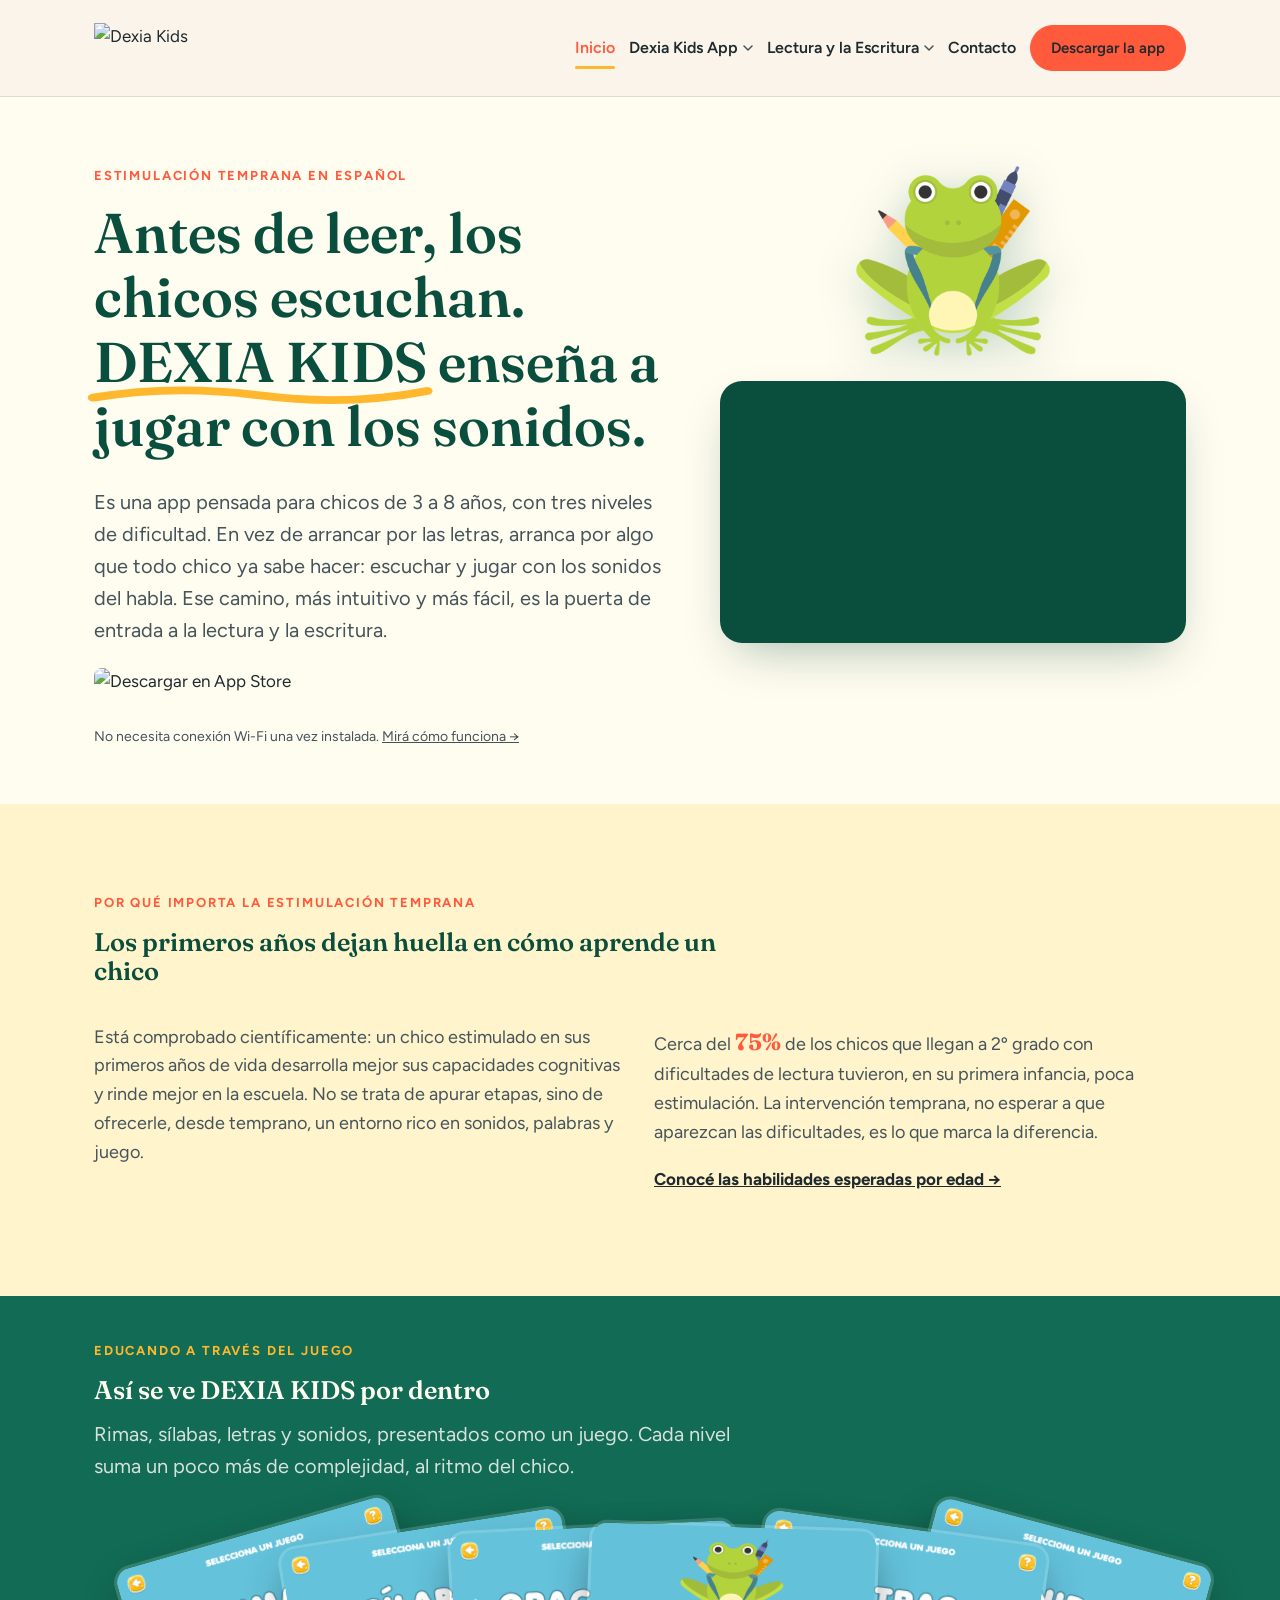
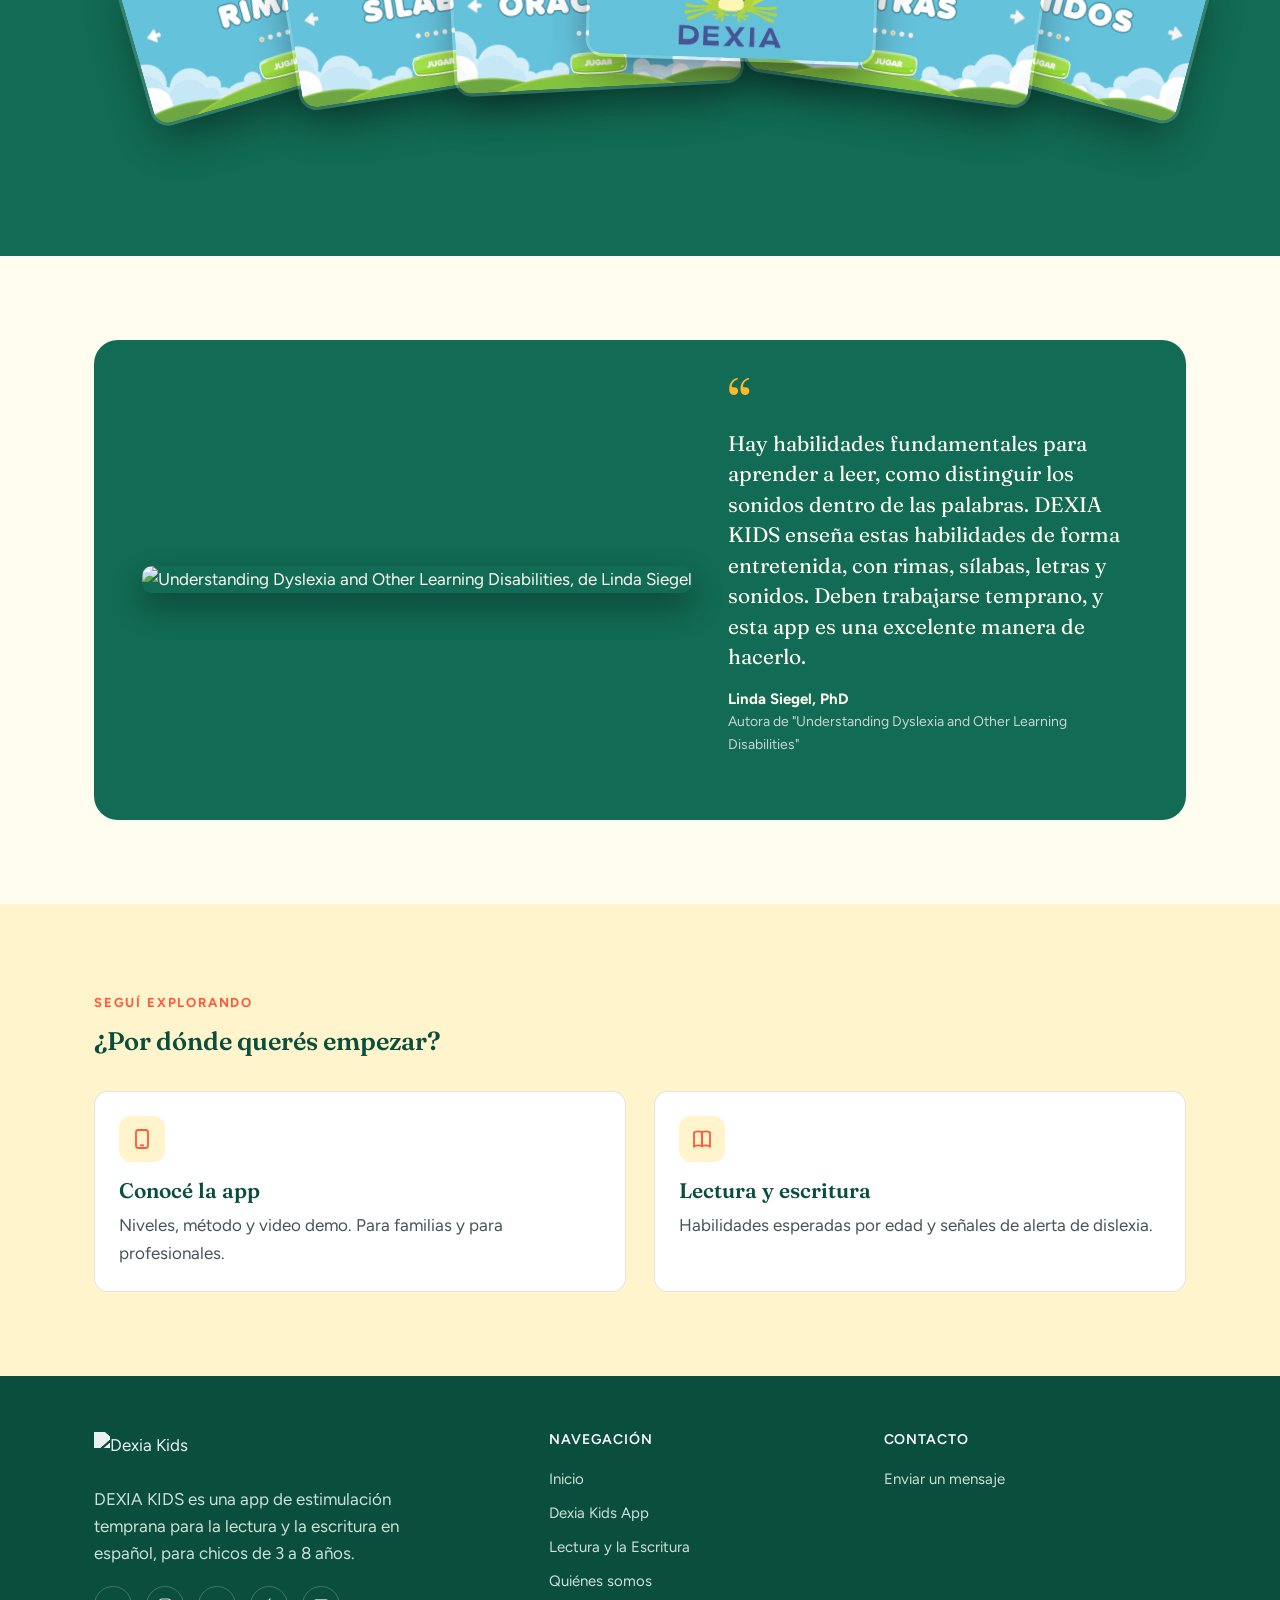
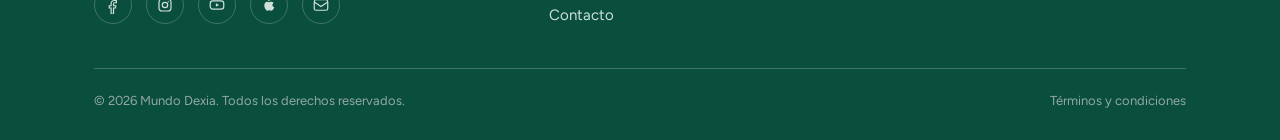
==== commit 9b80201e: "Add files via upload" ====
--- a/index.html
+++ b/index.html
@@ -162,7 +162,7 @@
 
 /* ---------- hero ---------- */
 .hero{padding:64px 0 40px;}
-.hero .wrap{display:grid;grid-template-columns:1.1fr .9fr;gap:56px;align-items:center;}
+.hero .wrap{display:grid;grid-template-columns:1.1fr .9fr;gap:56px;align-items:start;}
 @media (max-width:880px){.hero .wrap{grid-template-columns:1fr;gap:36px;}}
 .hero h1{font-size:clamp(34px,4.6vw,56px);}
 .hero-art{position:relative;}
@@ -201,7 +201,7 @@
 @media (max-width:880px){.grid--2,.grid--3{grid-template-columns:1fr;}}
 
 .card{
-  background:#fff;border-radius:var(--radius);padding:30px;border:1px solid var(--linea);
+  background:#fff;border-radius:var(--radius);padding:24px;border:1px solid var(--linea);
 }
 .card h3{font-size:21px;}
 .card .icon{
@@ -407,7 +407,7 @@
   overflow:visible;
 }
 .abanico-img{
-  position:absolute;bottom:0;
+  position:absolute;top:20px;
   width:290px;height:auto;
   border-radius:18px;
   box-shadow:0 20px 44px -8px rgba(0,0,0,.45);
@@ -428,6 +428,15 @@
   .abanico{height:200px;overflow:hidden;}
   .abanico-img{width:170px;}
 }
+
+/* team cards in contacto: compact typography */
+.team-card h3{font-size:17px;}
+.team-card p{font-size:14px;line-height:1.55;}
+.team-card{gap:14px;}
+.team-card .role{width:44px;height:44px;font-size:16px;flex:0 0 44px;}
+
+/* abanico pizarra section: compact vertical spacing */
+.section--pizarra.section--tight{padding:40px 0 32px;}
 
 </style>
 </head>
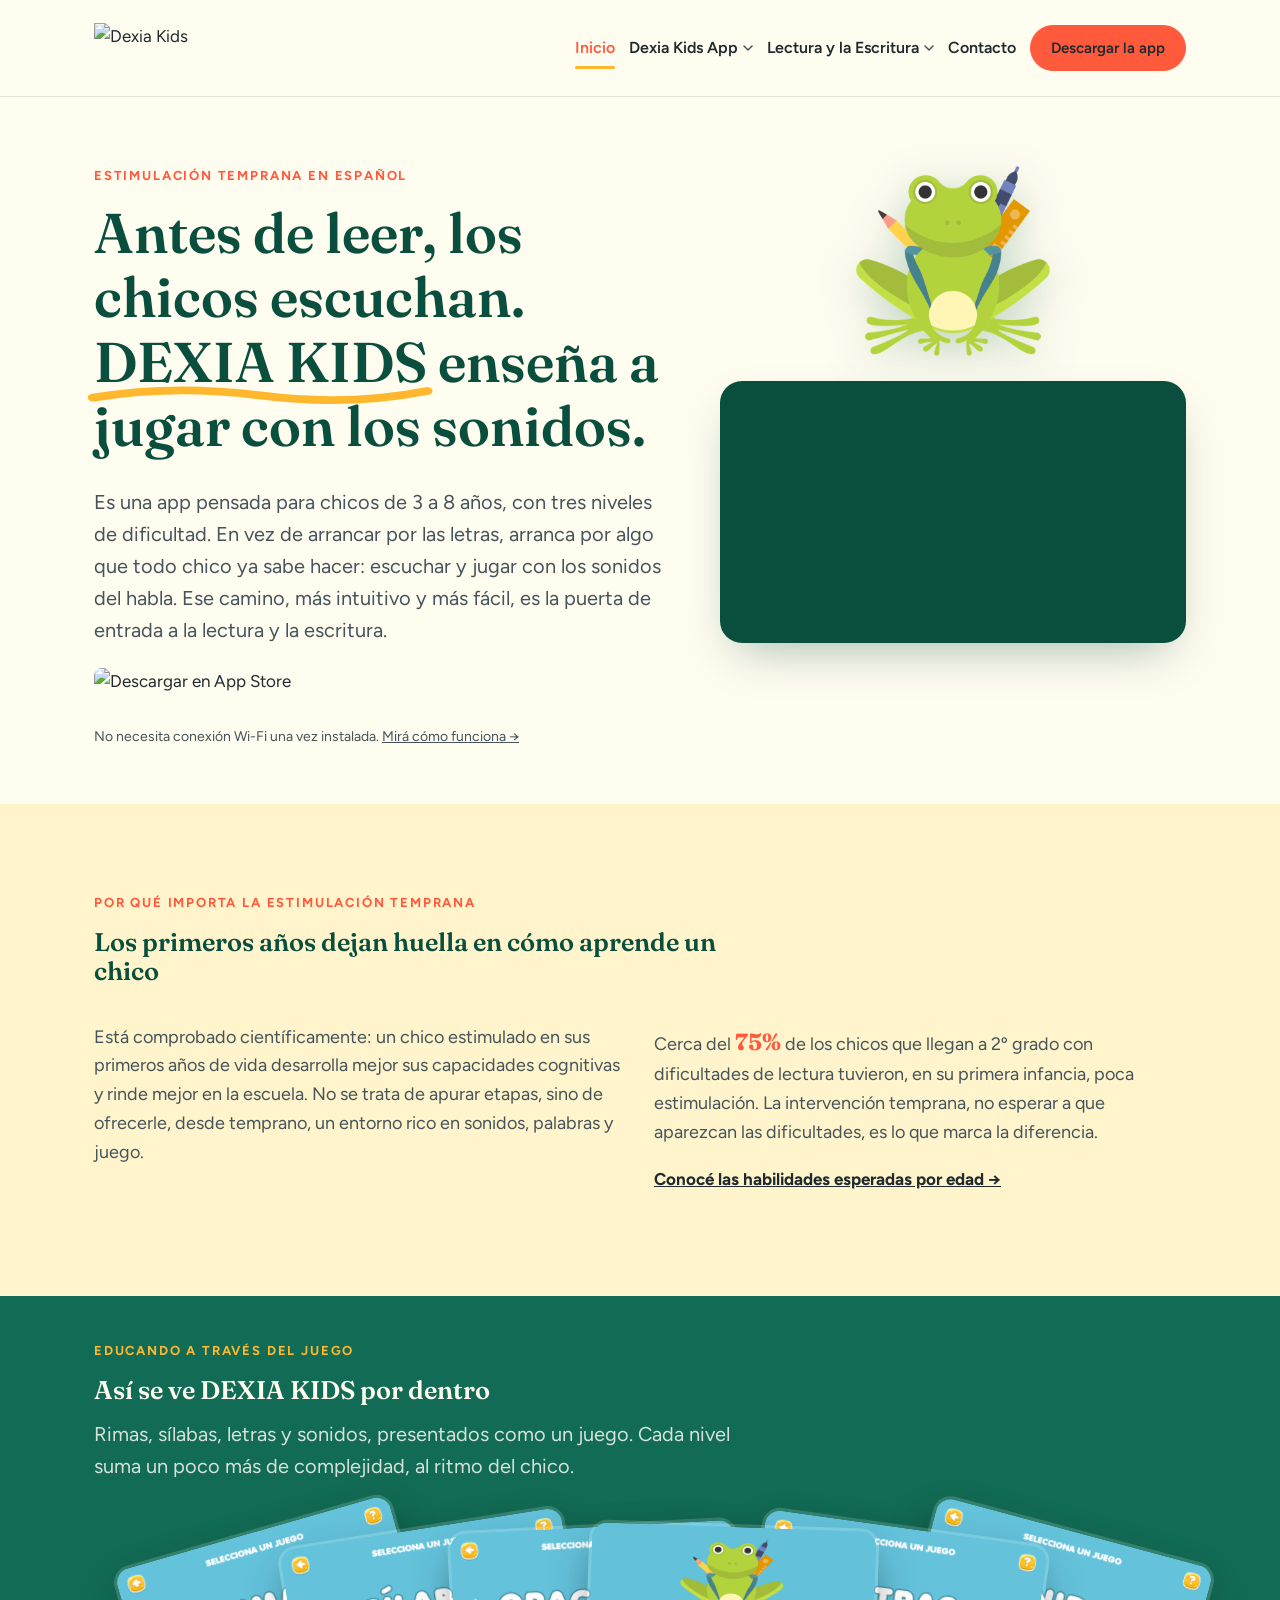
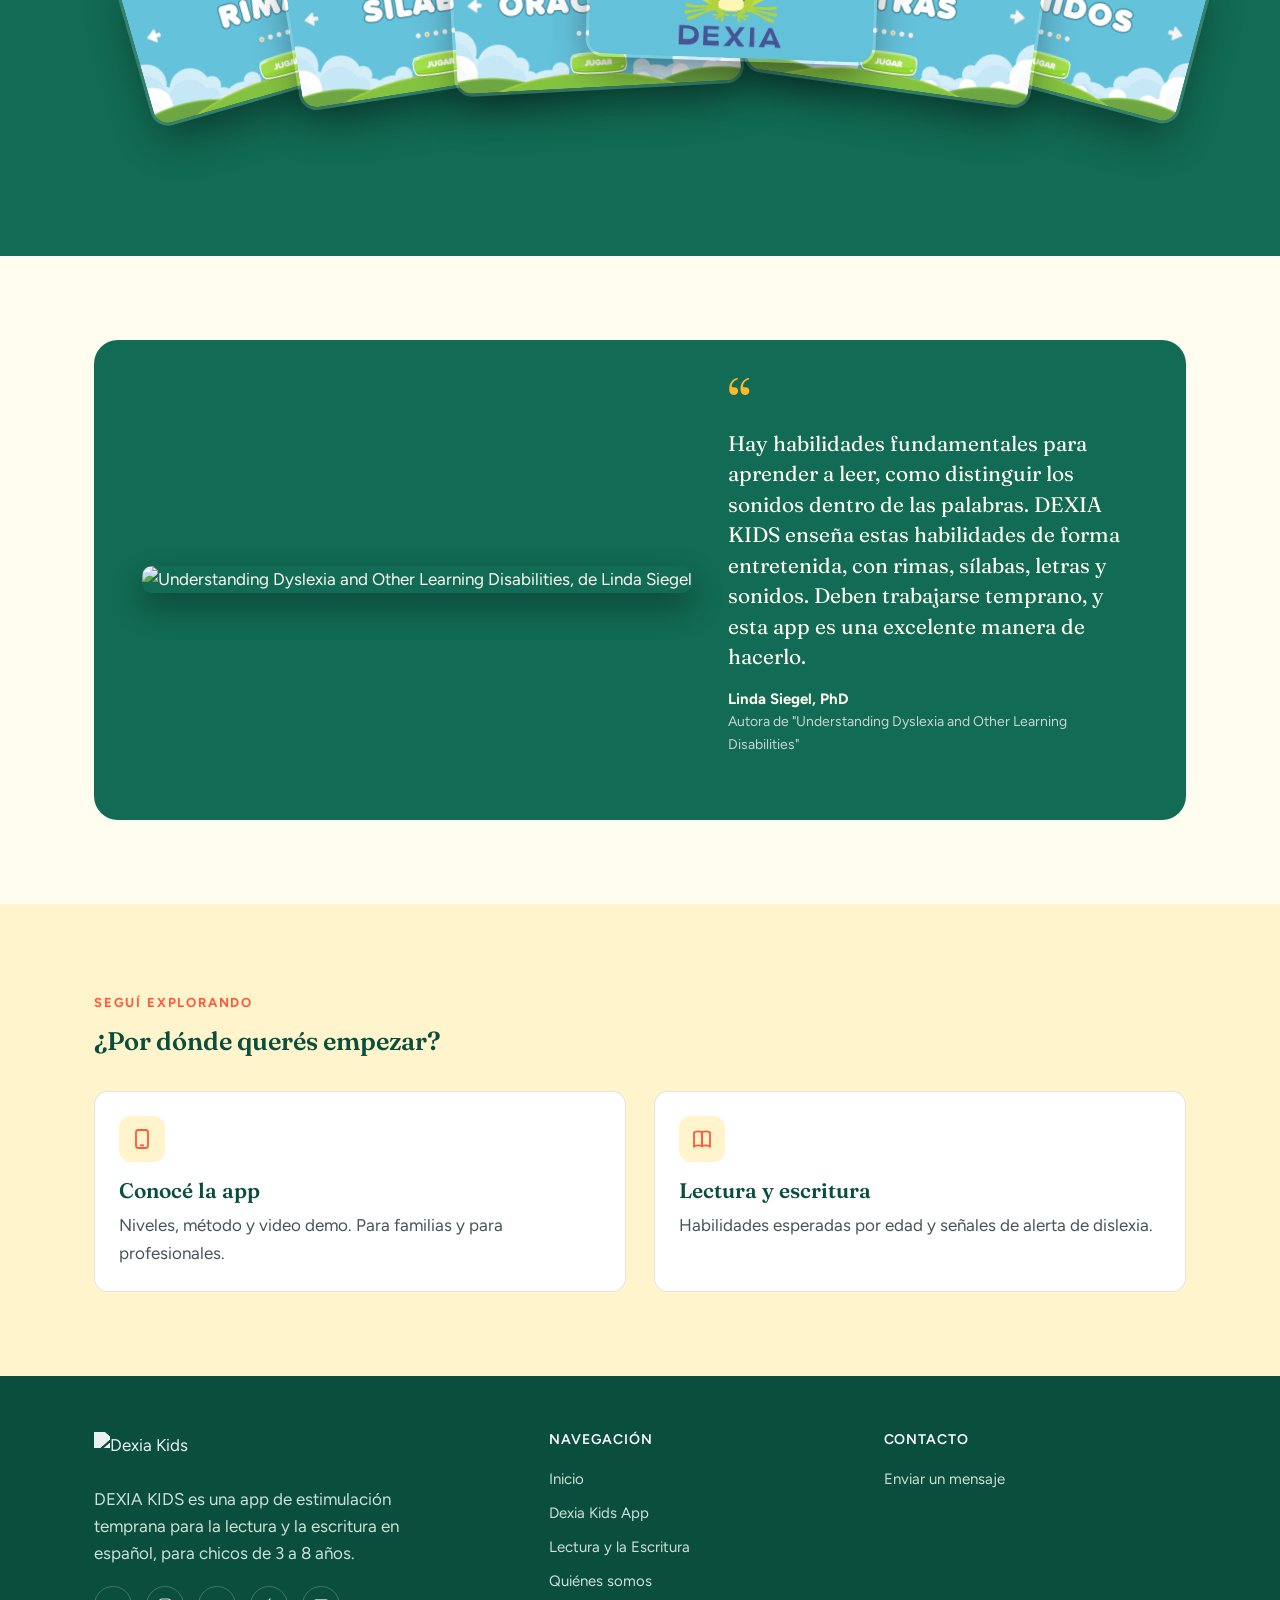
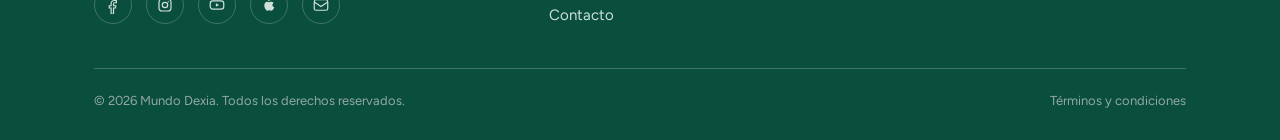
==== commit 8eacd474: "Add files via upload" ====
--- a/index.html
+++ b/index.html
@@ -101,8 +101,7 @@
 /* ---------- header / nav ---------- */
 .site-header{
   position:sticky;top:0;z-index:50;
-  background:rgba(251,244,234,0.92);
-  backdrop-filter:blur(8px);
+  background:#FFFCF0;
   border-bottom:1px solid var(--linea);
 }
 .site-header .wrap{display:flex;align-items:center;justify-content:space-between;height:96px;}
@@ -132,14 +131,14 @@
 .nav-btn{padding:10px 20px !important;font-size:15px !important;white-space:nowrap;}
 @media (max-width:880px){
   .nav{
-    position:fixed;inset:84px 0 0 0;background:var(--paper);
+    position:fixed;inset:96px 0 0 0;background:#FFFCF0;z-index:200;
     flex-direction:column;align-items:flex-start;gap:0;padding:16px 24px 28px;
     transform:translateY(-12px);opacity:0;pointer-events:none;transition:opacity .2s ease,transform .2s ease;
     border-top:1px solid var(--linea);
   }
   .nav.is-open{opacity:1;pointer-events:auto;transform:translateY(0);}
   .nav a{width:100%;padding:14px 0;border-bottom:1px solid var(--linea);}
-  .nav .nav-btn{margin-top:16px;align-self:flex-start;}
+  .nav .nav-btn{margin-top:16px;align-self:flex-start;width:auto !important;display:inline-flex !important;}
   .nav-toggle{display:inline-flex;}
 }
 
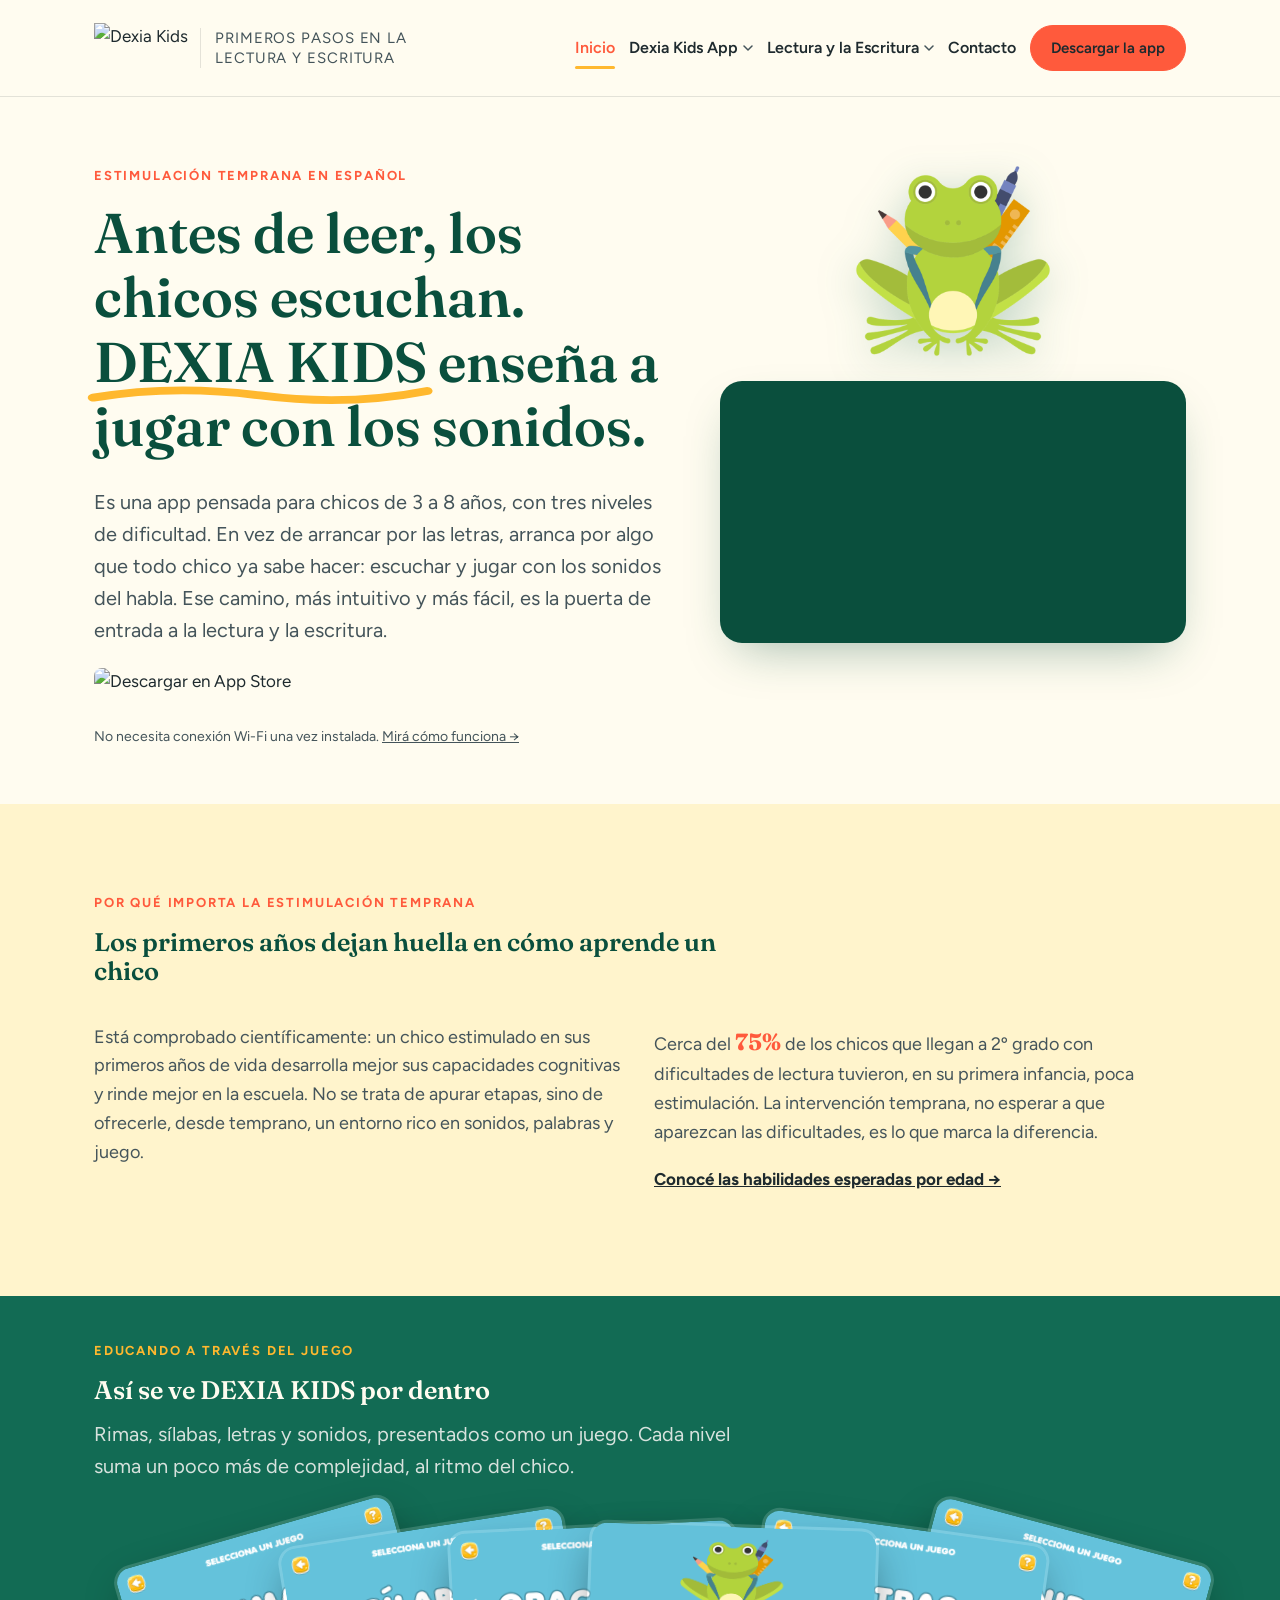
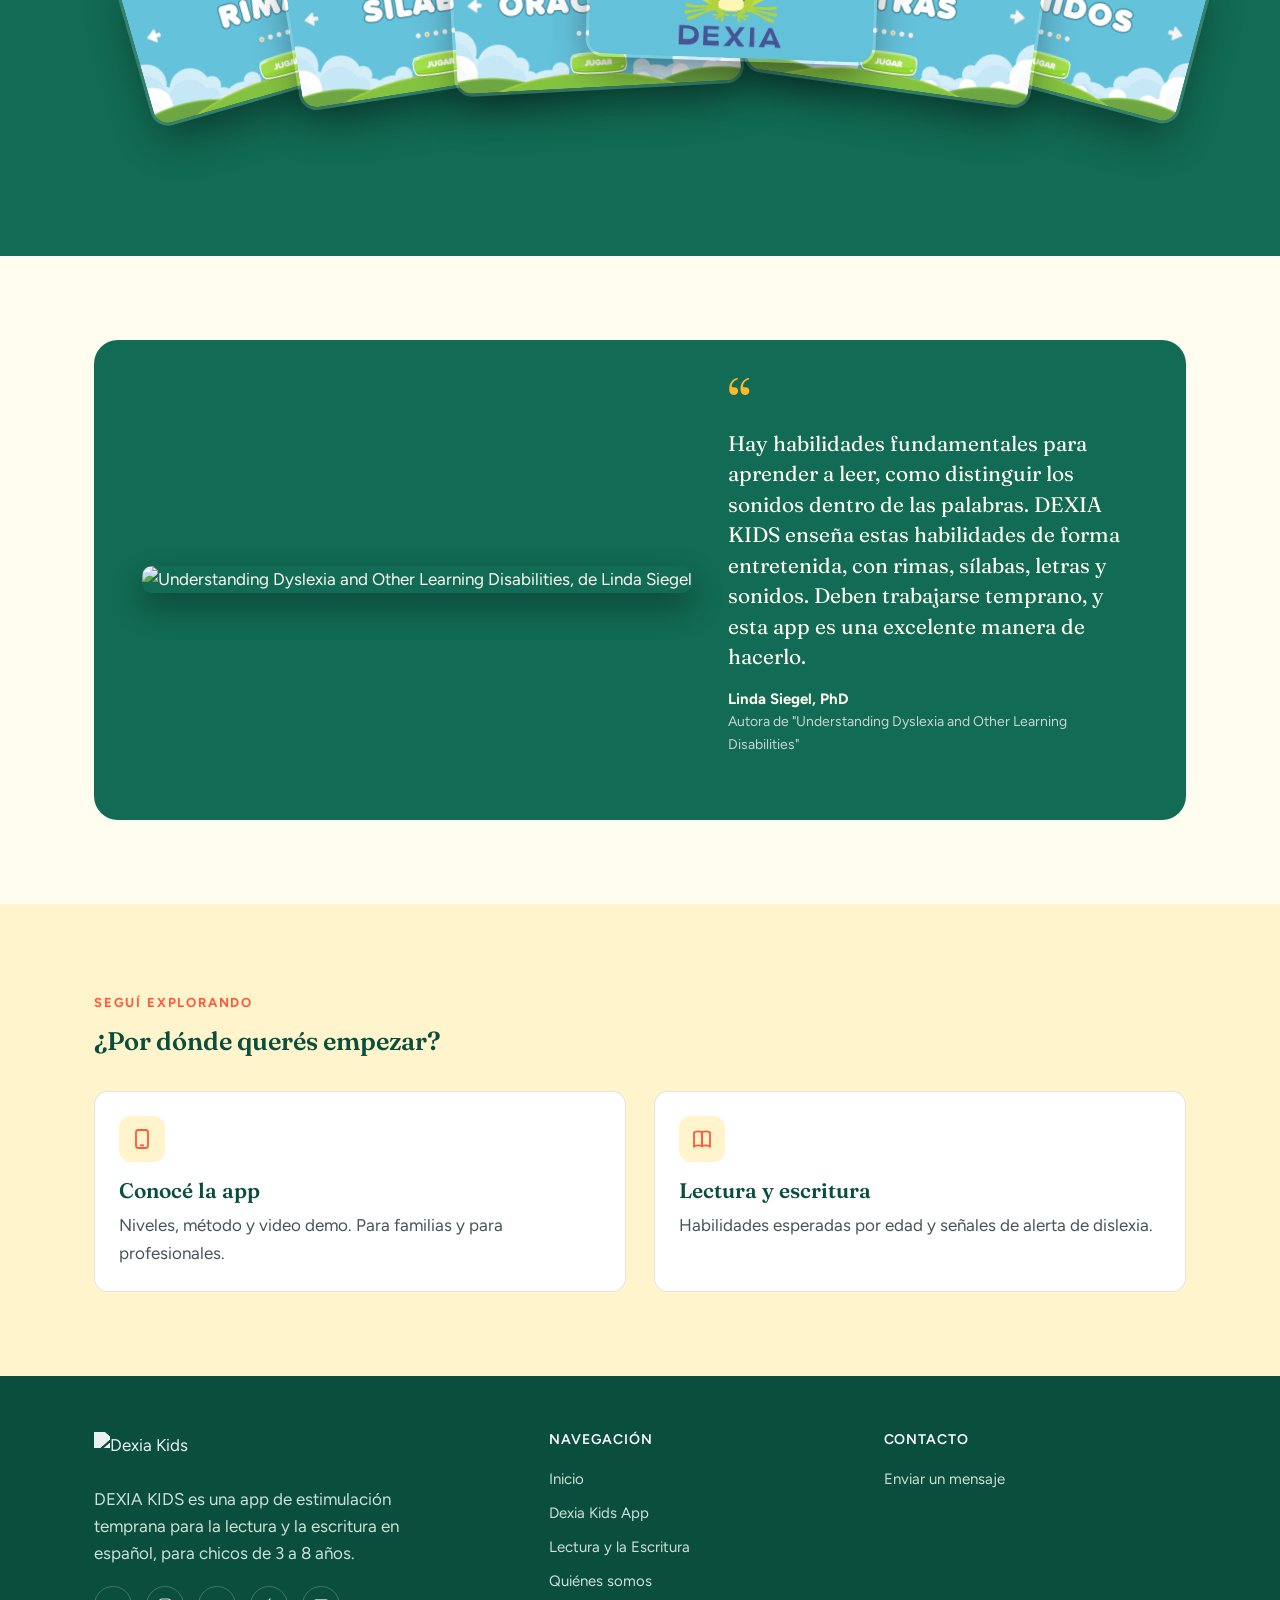
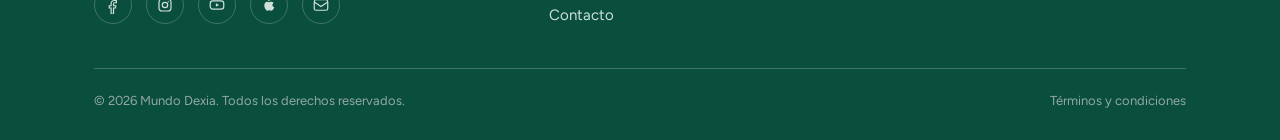
==== commit a5a25fac: "Add files via upload" ====
--- a/index.html
+++ b/index.html
@@ -108,9 +108,9 @@
 .brand{display:flex;align-items:center;gap:12px;}
 .brand img{height:50px;width:auto;}
 .brand-tagline{display:none;}
-@media (min-width:1350px){
+@media (min-width:1200px){
   .brand-tagline{
-    display:block;font-size:12px;letter-spacing:.06em;text-transform:uppercase;
+    display:block;font-size:15px;letter-spacing:.06em;text-transform:uppercase;
     color:var(--ink-soft);border-left:1px solid var(--linea);padding-left:14px;line-height:1.35;
   }
 }
@@ -437,6 +437,9 @@
 /* abanico pizarra section: compact vertical spacing */
 .section--pizarra.section--tight{padding:40px 0 32px;}
 
+.dropdown a.active{color:var(--ink-soft) !important;border-color:transparent !important;}
+.dropdown a.active::after{display:none !important;}
+
 </style>
 </head>
 <body>
@@ -672,7 +675,8 @@
 
   /* ---------- resaltar link activo ---------- */
   var here = location.pathname.split('/').pop() || 'index.html';
-  document.querySelectorAll('.nav a[href]:not(.btn)').forEach(function (link) {
+  /* active link: only top-level nav links, never dropdown sub-items */
+  document.querySelectorAll('.nav > a[href]:not(.btn), .nav-item > a.nav-parent[href]').forEach(function (link) {
     var target = link.getAttribute('href').split('/').pop().split('#')[0];
     if (target === here) link.classList.add('active');
   });
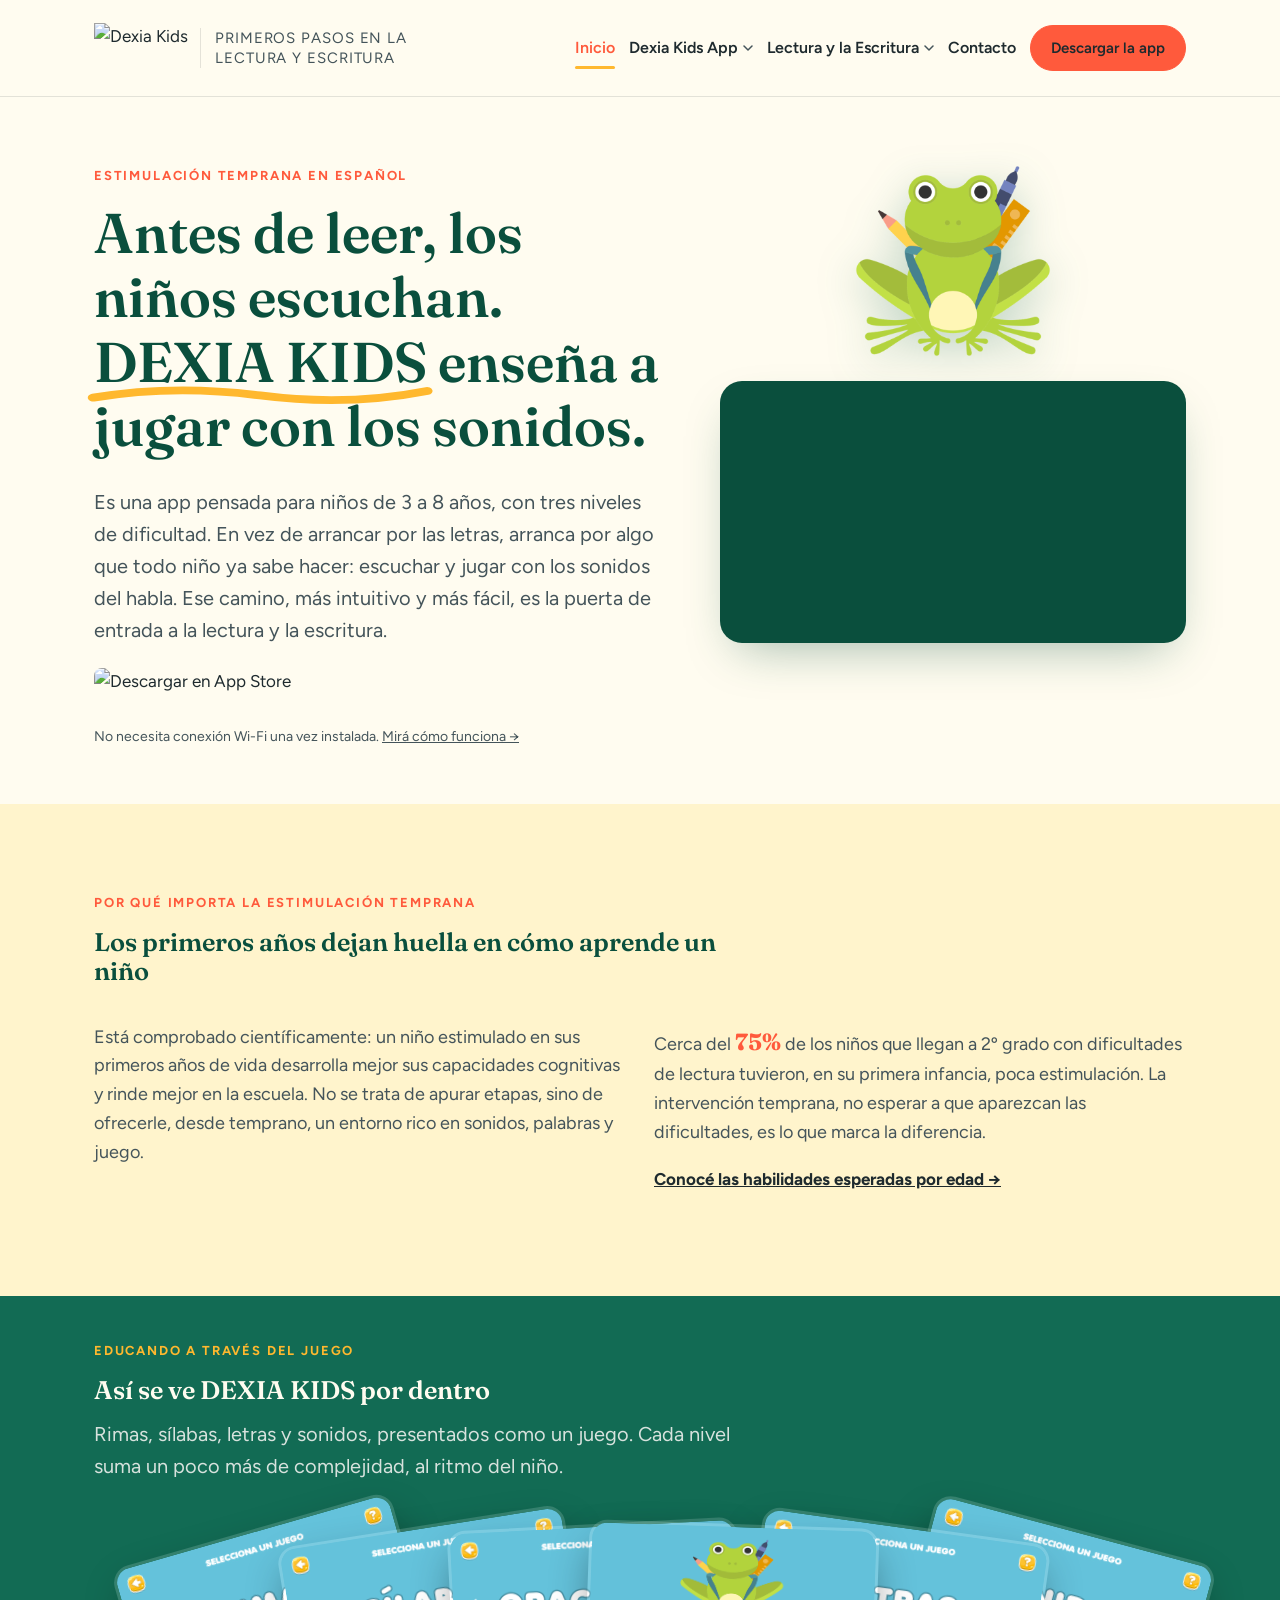
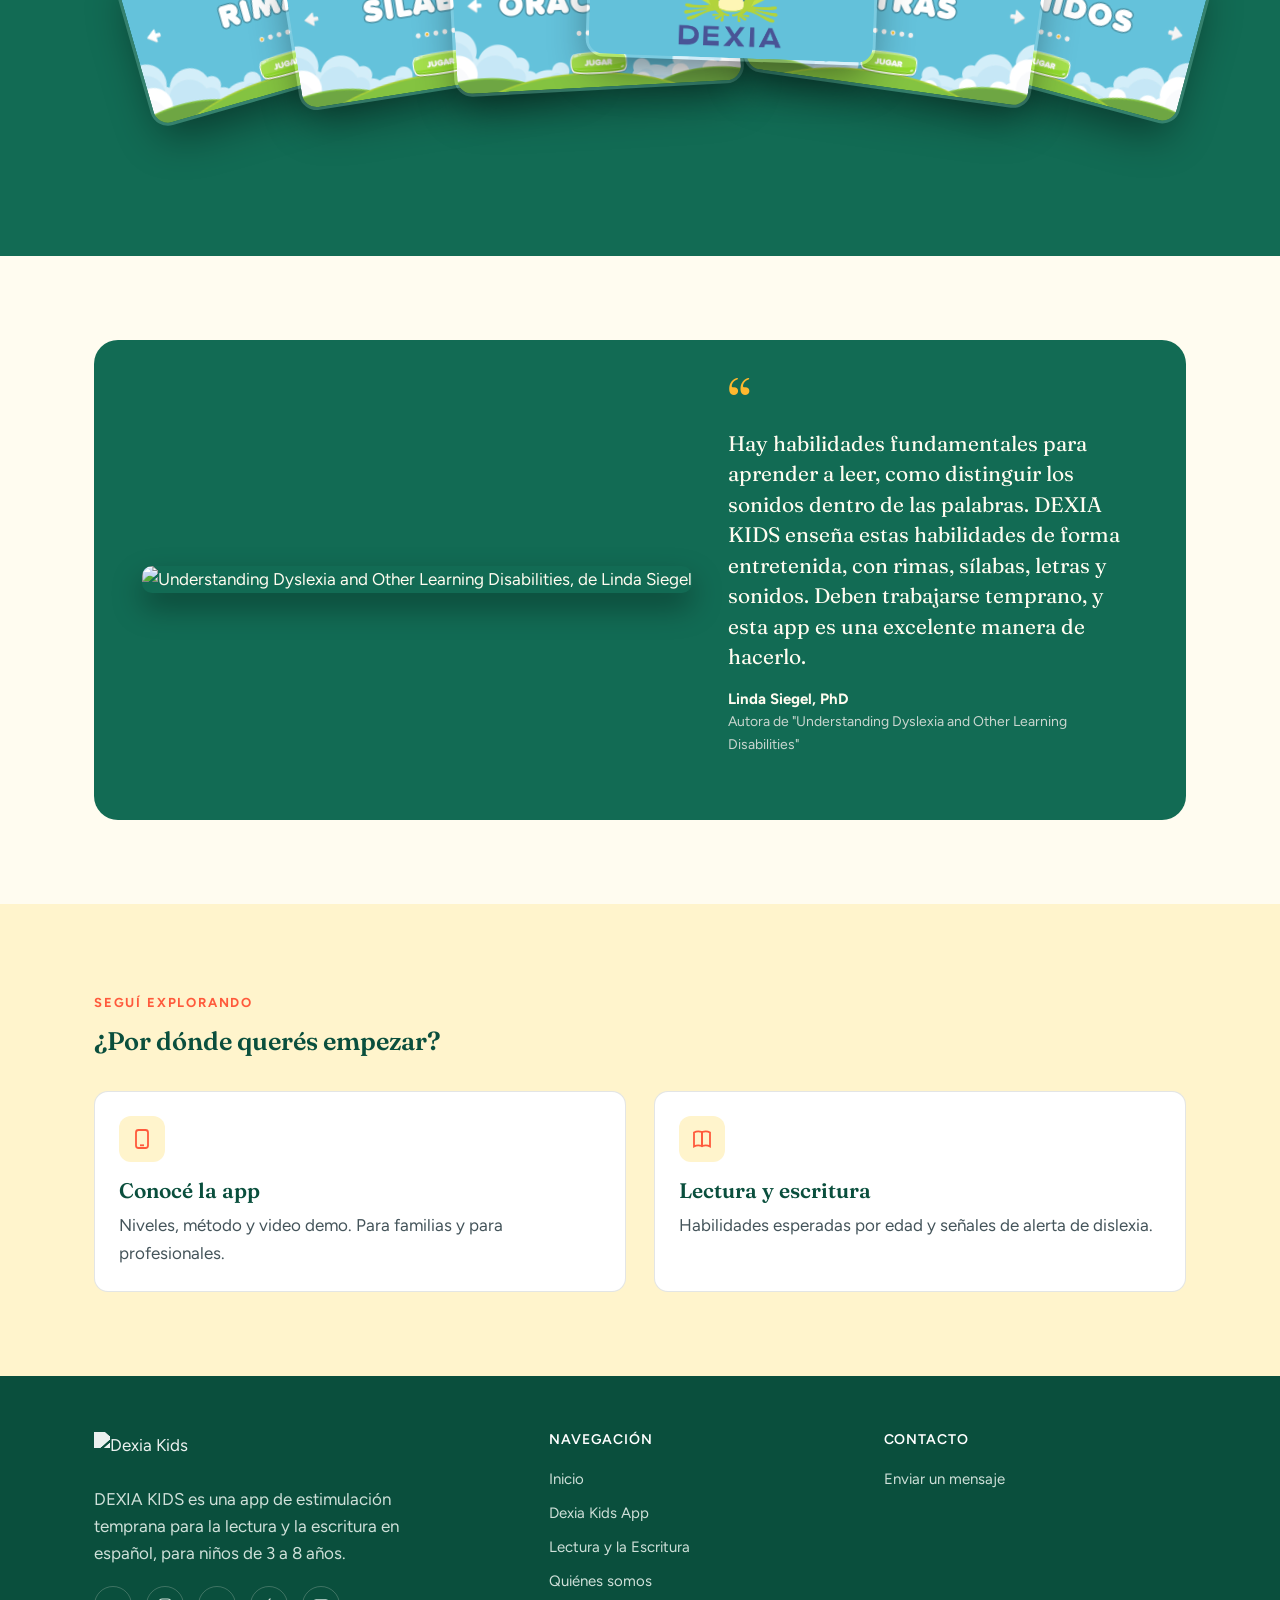
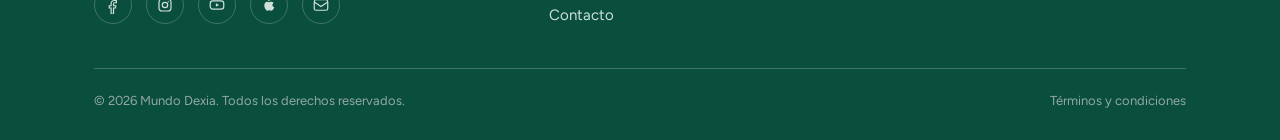
==== commit 6bdf54ba: "Add files via upload" ====
--- a/index.html
+++ b/index.html
@@ -5,7 +5,7 @@
 <link rel="icon" type="image/png" href="img/favicon-rana.png">
 <meta name="viewport" content="width=device-width, initial-scale=1">
 <title>DEXIA KIDS, Estimulación temprana para leer y escribir en español</title>
-<meta name="description" content="DEXIA KIDS es una app de estimulación temprana para chicos de 3 a 8 años. Enseña a leer y escribir en español a partir de los sonidos.">
+<meta name="description" content="DEXIA KIDS es una app de estimulación temprana para niños de 3 a 8 años. Enseña a leer y escribir en español a partir de los sonidos.">
 <link rel="preconnect" href="https://fonts.googleapis.com">
 <link rel="preconnect" href="https://fonts.gstatic.com" crossorigin>
 <link href="https://fonts.googleapis.com/css2?family=Fraunces:opsz,wght@9..144,500;9..144,600;9..144,700&family=Figtree:wght@400;500;600;700;800&display=swap" rel="stylesheet">
@@ -487,8 +487,8 @@
     <div class="wrap">
       <div>
         <p class="eyebrow">Estimulación temprana en español</p>
-        <h1>Antes de leer, los chicos escuchan. <span class="chalk">DEXIA KIDS<svg viewBox="0 0 220 20" preserveAspectRatio="none"><path fill="none" d="M4 14 Q 55 2, 110 12 T 216 8"/></svg></span> enseña a jugar con los sonidos.</h1>
-        <p class="lede">Es una app pensada para chicos de 3 a 8 años, con tres niveles de dificultad. En vez de arrancar por las letras, arranca por algo que todo chico ya sabe hacer: escuchar y jugar con los sonidos del habla. Ese camino, más intuitivo y más fácil, es la puerta de entrada a la lectura y la escritura.</p>
+        <h1>Antes de leer, los niños escuchan. <span class="chalk">DEXIA KIDS<svg viewBox="0 0 220 20" preserveAspectRatio="none"><path fill="none" d="M4 14 Q 55 2, 110 12 T 216 8"/></svg></span> enseña a jugar con los sonidos.</h1>
+        <p class="lede">Es una app pensada para niños de 3 a 8 años, con tres niveles de dificultad. En vez de arrancar por las letras, arranca por algo que todo niño ya sabe hacer: escuchar y jugar con los sonidos del habla. Ese camino, más intuitivo y más fácil, es la puerta de entrada a la lectura y la escritura.</p>
         <div class="store-row">
           <a class="store-badge" href="https://itunes.apple.com/us/app/dexia-full/id1349892989?mt=8" target="_blank" rel="noopener">
             <img src="https://static.wixstatic.com/media/8993c3_12afd940e8d34fdb99fed397975f9d10~mv2.png/v1/fill/w_179,h_64,al_c,q_85,usm_0.66_1.00_0.01,enc_avif,quality_auto/App%20Store.png" alt="Descargar en App Store">
@@ -512,13 +512,13 @@
   <section class="section section--alt">
     <div class="wrap">
       <p class="eyebrow">Por qué importa la estimulación temprana</p>
-      <h2 style="max-width:680px;">Los primeros años dejan huella en cómo aprende un chico</h2>
+      <h2 style="max-width:680px;">Los primeros años dejan huella en cómo aprende un niño</h2>
       <div class="grid grid--2" style="margin-top:36px;">
         <div>
-          <p class="lede" style="font-size:18px;">Está comprobado científicamente: un chico estimulado en sus primeros años de vida desarrolla mejor sus capacidades cognitivas y rinde mejor en la escuela. No se trata de apurar etapas, sino de ofrecerle, desde temprano, un entorno rico en sonidos, palabras y juego.</p>
+          <p class="lede" style="font-size:18px;">Está comprobado científicamente: un niño estimulado en sus primeros años de vida desarrolla mejor sus capacidades cognitivas y rinde mejor en la escuela. No se trata de apurar etapas, sino de ofrecerle, desde temprano, un entorno rico en sonidos, palabras y juego.</p>
         </div>
         <div>
-          <p style="font-size:18px;color:var(--ink-soft);">Cerca del <span class="stat-inline">75%</span> de los chicos que llegan a 2º grado con dificultades de lectura tuvieron, en su primera infancia, poca estimulación. La intervención temprana, no esperar a que aparezcan las dificultades, es lo que marca la diferencia.</p>
+          <p style="font-size:18px;color:var(--ink-soft);">Cerca del <span class="stat-inline">75%</span> de los niños que llegan a 2º grado con dificultades de lectura tuvieron, en su primera infancia, poca estimulación. La intervención temprana, no esperar a que aparezcan las dificultades, es lo que marca la diferencia.</p>
           <p><a href="lectura-escritura.html" style="font-weight:700;text-decoration:underline;">Conocé las habilidades esperadas por edad →</a></p>
         </div>
       </div>
@@ -530,7 +530,7 @@
     <div class="wrap">
       <p class="eyebrow">Educando a través del juego</p>
       <h2>Así se ve DEXIA KIDS por dentro</h2>
-      <p class="lede">Rimas, sílabas, letras y sonidos, presentados como un juego. Cada nivel suma un poco más de complejidad, al ritmo del chico.</p>
+      <p class="lede">Rimas, sílabas, letras y sonidos, presentados como un juego. Cada nivel suma un poco más de complejidad, al ritmo del niño.</p>
 
       <div class="abanico" aria-label="Pantallas de la app DEXIA KIDS" style="max-width:1040px;margin:12px auto 0;">
         <img src="img/app-rimas.jpg"     alt="RIMAS"     class="abanico-img" style="left:calc(50% - 490px);--tf:rotate(-16deg);--z:1;transform:rotate(-16deg)">
@@ -584,7 +584,7 @@
     <div class="footer-grid">
       <div>
         <img src="https://static.wixstatic.com/media/8993c3_bc2e306ba96b47a5957c249f4f283586~mv2.png/v1/fill/w_473,h_142,al_c,q_85,usm_0.66_1.00_0.01,enc_avif,quality_auto/8993c3_bc2e306ba96b47a5957c249f4f283586~mv2.png" alt="Dexia Kids" style="height:38px;margin-bottom:16px;filter:brightness(0) invert(1);opacity:.92;">
-        <p style="max-width:320px;">DEXIA KIDS es una app de estimulación temprana para la lectura y la escritura en español, para chicos de 3 a 8 años.</p>
+        <p style="max-width:320px;">DEXIA KIDS es una app de estimulación temprana para la lectura y la escritura en español, para niños de 3 a 8 años.</p>
         <div class="social-row">
           <a href="https://www.facebook.com/mundodexia/" aria-label="Facebook" target="_blank" rel="noopener"><svg viewBox="0 0 24 24" fill="none" stroke="currentColor" stroke-width="1.6"><path d="M14 9h2.5V6.2c-.4-.06-1.4-.2-2.6-.2-2.6 0-4.4 1.6-4.4 4.5V13H7v3h2.5v8h3.2v-8h2.6l.4-3h-3V10.6c0-.9.3-1.6 1.3-1.6Z"/></svg></a>
           <a href="https://www.instagram.com/mundodexia/" aria-label="Instagram" target="_blank" rel="noopener"><svg viewBox="0 0 24 24" fill="none" stroke="currentColor" stroke-width="1.6"><rect x="4" y="4" width="16" height="16" rx="4.5"/><circle cx="12" cy="12" r="3.6"/><circle cx="16.4" cy="7.6" r="0.8" fill="currentColor" stroke="none"/></svg></a>
